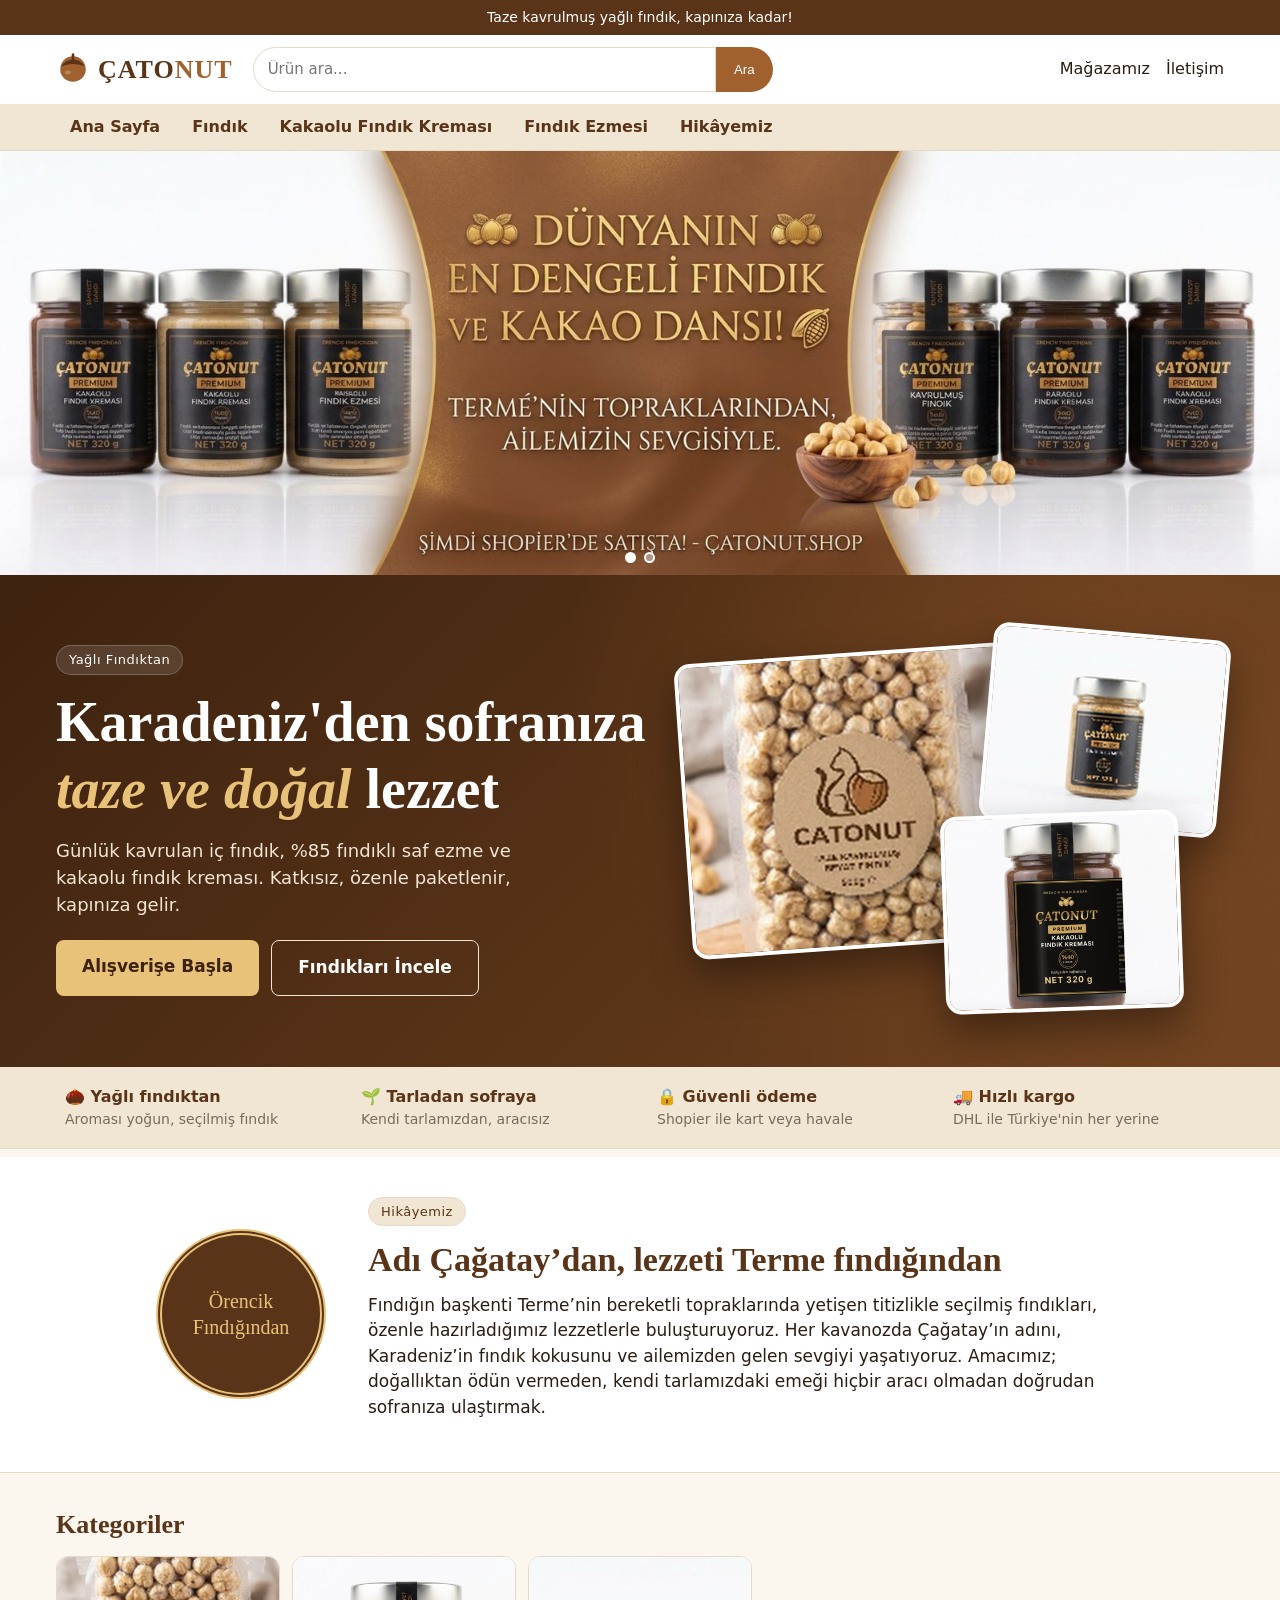
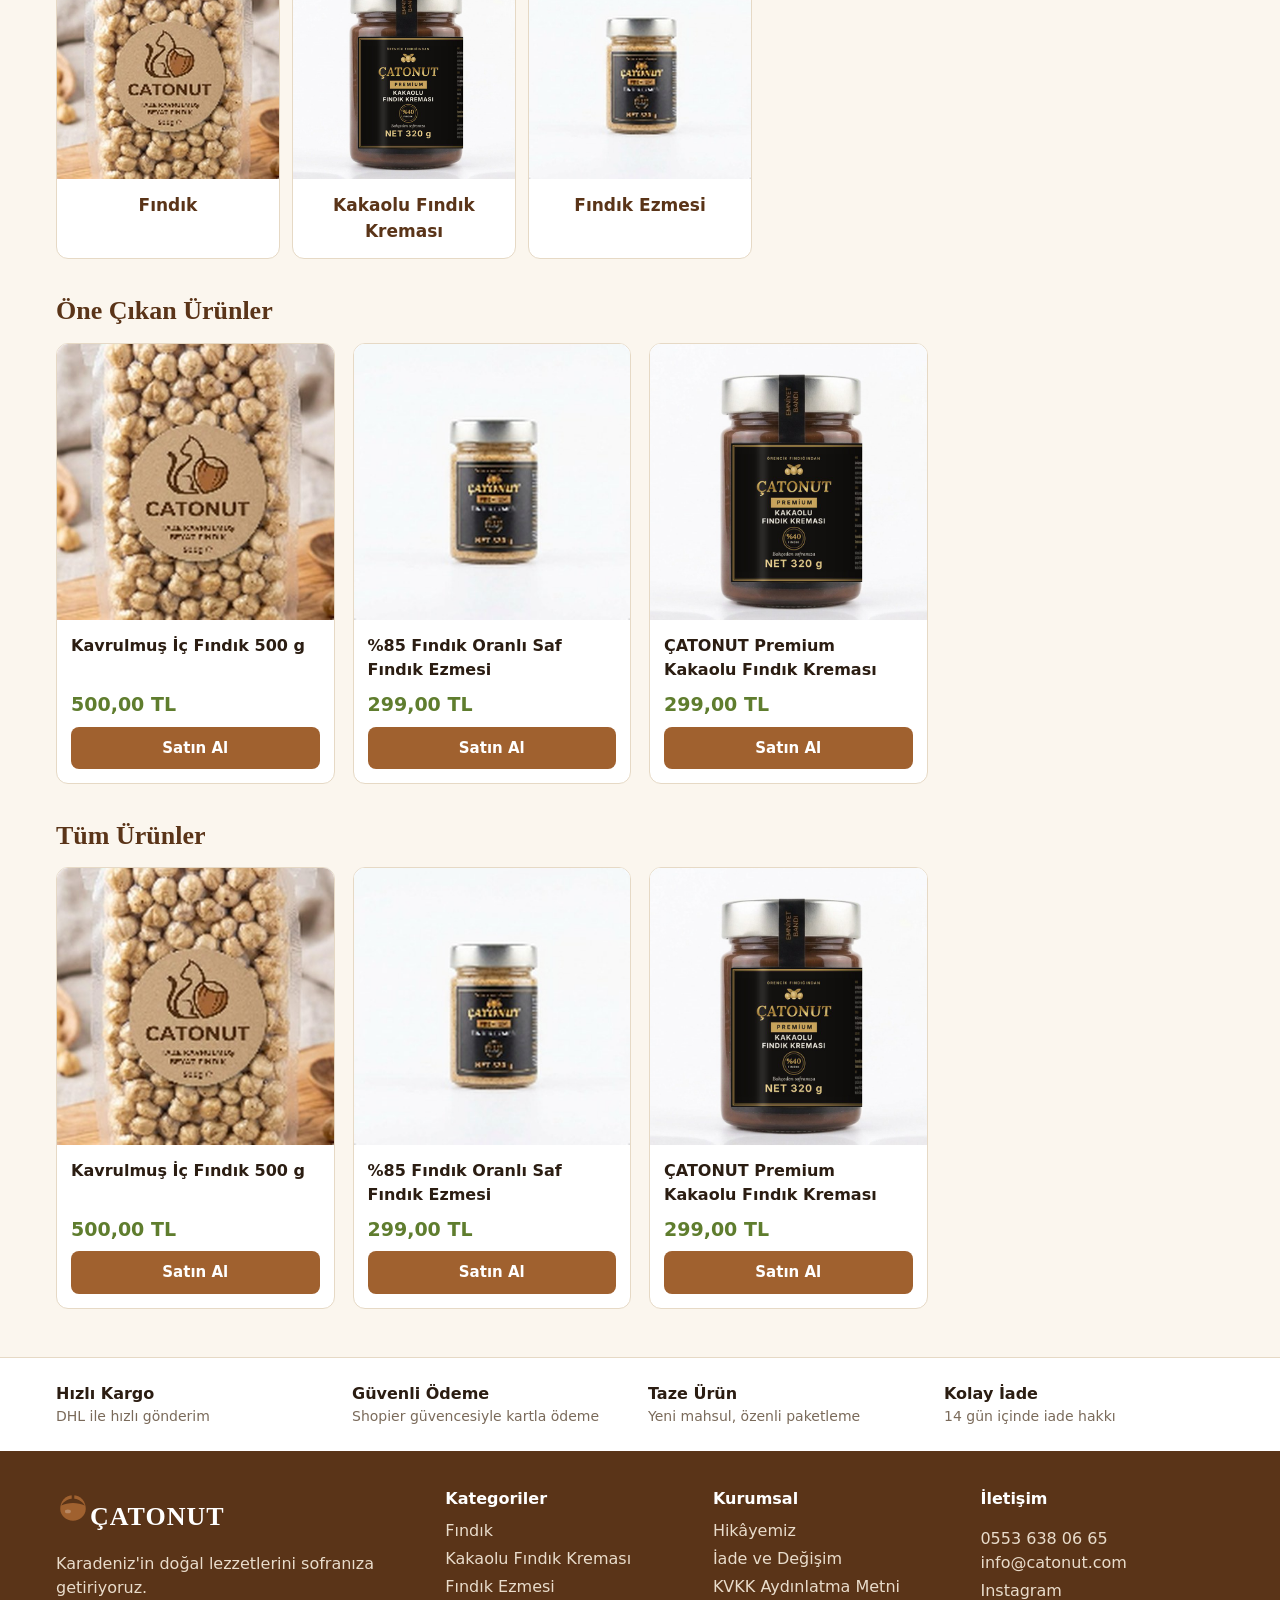
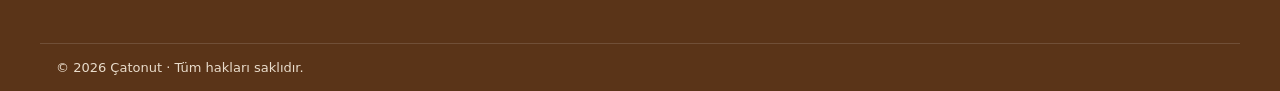
==== index.html @ 83f78e6a "Karşılama görseli 500 g ürüne Co-Authored-By: Claude Opus 5.5 <noreply@anthropic.com> Claude-Session" ====
<!doctype html>
<html lang="tr">
<head>
<meta charset="utf-8">
<meta name="viewport" content="width=device-width,initial-scale=1">
<title>Yağlı Fındık ve Fındık Ezmesi | Çatonut</title>
<meta name="description" content="Çatonut: Yağlı fındık ve fındık ezmesi. Taze, doğal, kapınıza kadar.">
<link rel="icon" href="data:image/svg+xml,%3Csvg xmlns='http://www.w3.org/2000/svg' viewBox='0 0 40 40'%3E%3Cpath d='M20 5c-9 0-15 7-15 16 0 8 7 14 15 14s15-6 15-14C35 12 29 5 20 5z' fill='%23a0612f'/%3E%3C/svg%3E">
<link rel="stylesheet" href="css/style.css?v=20261105c">
</head>
<body data-page="ana">
<div id="ust"></div>
<main id="icerik"></main>
<div id="alt"></div>
<script src="js/app.js?v=20261105c"></script>
</body>
</html>
---- css/style.css ----
:root{--brown:#5a3418;--nut:#a0612f;--cream:#fbf6ee;--sand:#f1e6d4;--green:#5f7d2e;--ink:#2b1d12;--muted:#7a6a5a;--line:#e6d9c5;--red:#b4382b}
*{box-sizing:border-box}body{margin:0;font-family:system-ui,-apple-system,"Segoe UI",Roboto,sans-serif;color:var(--ink);background:var(--cream);line-height:1.5}
a{color:var(--nut)}img{max-width:100%;display:block}h1,h2,h3{font-family:Georgia,"Times New Roman",serif;color:var(--brown);line-height:1.2}
.wrap{max-width:1200px;margin:0 auto;padding:0 16px}.narrow{max-width:720px}
.topbar{background:var(--brown);color:#fff;text-align:center;font-size:14px;padding:7px 16px}
.header{background:#fff;border-bottom:1px solid var(--line);position:sticky;top:0;z-index:10}
.head-row{display:flex;align-items:center;gap:20px;padding-top:12px;padding-bottom:12px}
.logo{display:flex;align-items:center;gap:8px;text-decoration:none;font-family:Georgia,serif;font-size:26px;font-weight:700;letter-spacing:1px;color:var(--brown)}.logo b{color:var(--nut)}
.search{flex:1;display:flex;max-width:520px}.search input{flex:1;padding:10px 14px;border:1px solid var(--line);border-radius:24px 0 0 24px;font-size:15px;min-width:0}.search button{border:0;background:var(--nut);color:#fff;padding:0 18px;border-radius:0 24px 24px 0;cursor:pointer}
.head-links{display:flex;gap:16px;margin-left:auto;white-space:nowrap}.head-links a{text-decoration:none;color:var(--ink);font-weight:500}
.badge{background:var(--green);color:#fff;border-radius:10px;padding:1px 8px;font-size:13px}
.catnav{background:var(--sand)}.catnav .wrap{display:flex;gap:4px;overflow-x:auto}.catnav a{padding:11px 14px;text-decoration:none;color:var(--brown);font-weight:600;white-space:nowrap}.catnav a:hover{background:#fff}
.hero{background:radial-gradient(circle at 85% 20%,#a0612f55,transparent 45%),linear-gradient(135deg,#3d220f,#5a3418 60%,#6f4220);color:#fff;margin-bottom:0;overflow:hidden}.hero-row{display:grid;grid-template-columns:1.1fr 1fr;align-items:center;gap:32px;padding-top:56px;padding-bottom:56px}
.eyebrow{display:inline-block;background:#ffffff1f;border:1px solid #ffffff33;border-radius:20px;padding:4px 12px;font-size:13px;letter-spacing:.5px;margin-bottom:14px}
.hero h1{font-size:clamp(32px,5.2vw,56px);margin:0 0 14px;color:#fff}.hero em{color:#e9c27a;font-style:italic}.hero p{font-size:18px;color:#f1e6d4;max-width:500px;margin:0 0 22px}
.hero-cta{display:flex;gap:12px;flex-wrap:wrap}.btn.light{background:transparent;border:1px solid #f1e6d4;color:#fff}.btn.light:hover{background:#ffffff1a}.hero .btn:not(.light){background:#e9c27a;color:#3d220f}.hero .btn:not(.light):hover{background:#f3d699}
.hero-pics{position:relative;height:380px}.hero-pics img{position:absolute;border-radius:16px;object-fit:cover;box-shadow:0 18px 40px #0006;border:4px solid #fff}
.hero-pics .p1{width:62%;height:78%;left:0;top:6%;transform:rotate(-4deg)}.hero-pics .p2{width:44%;height:52%;right:0;top:0;transform:rotate(5deg)}.hero-pics .p3{width:44%;height:52%;right:8%;bottom:0;transform:rotate(-2deg)}
.banner{background:#2b1d12}.bn-slides{position:relative;max-width:1600px;margin:0 auto;aspect-ratio:1600/530}.bn-slides>a{position:absolute;inset:0;opacity:0;transition:opacity .8s;pointer-events:none}.bn-slides>a.on{opacity:1;pointer-events:auto}.bn-slides img{width:100%;height:100%;object-fit:cover}
.bn-dots{position:absolute;bottom:12px;left:0;right:0;display:flex;justify-content:center;gap:8px}.bn-dots button{width:11px;height:11px;border-radius:50%;border:2px solid #fff;background:#fff6;padding:0;cursor:pointer}.bn-dots button.on{background:#fff}.bn-mobile{display:none}
.story{background:#fff;border-bottom:1px solid var(--line);padding:40px 0}.story-row{display:grid;grid-template-columns:180px 1fr;gap:32px;align-items:center;max-width:1000px;margin:0 auto}.story-badge{width:170px;height:170px;border-radius:50%;background:var(--brown);color:#e9c27a;display:flex;align-items:center;justify-content:center;text-align:center;font-family:Georgia,serif;font-size:20px;line-height:1.3;border:6px double #e9c27a}.story .eyebrow{background:var(--sand);border-color:var(--line);color:var(--brown)}.story h2{font-size:clamp(24px,3.4vw,34px);margin:0 0 12px}.story p{font-size:17px;color:var(--ink);margin:0 0 12px}.story a{font-weight:600}
.perks{background:var(--sand);border-bottom:1px solid var(--line);margin-bottom:8px}.perk-row{display:grid;grid-template-columns:repeat(4,1fr);gap:16px;padding-top:18px;padding-bottom:18px}.perk-row div{display:flex;flex-direction:column}.perk-row b{color:var(--brown)}.perk-row span{font-size:14px;color:var(--muted)}
.btn{display:inline-block;background:var(--nut);color:#fff;border:0;border-radius:8px;padding:10px 18px;font-size:15px;font-weight:600;cursor:pointer;text-decoration:none;text-align:center}.btn:hover{background:var(--brown)}
.btn.big{padding:14px 26px;font-size:17px}.btn.block{display:block;width:100%}.btn.ghost{background:transparent;color:var(--nut);border:1px solid var(--nut)}.btn.sm{padding:6px 12px;font-size:13px}.btn.danger{background:var(--red);margin-top:12px}.btn:disabled{opacity:.6;cursor:default}
.sec-title{font-size:26px;margin:36px 0 16px}
.cats{display:grid;grid-template-columns:repeat(auto-fill,minmax(220px,1fr));gap:12px}.cat{background:#fff;border:1px solid var(--line);border-radius:12px;overflow:hidden;text-align:center;font-weight:700;color:var(--brown);text-decoration:none;font-size:17px;display:flex;flex-direction:column}.cat img{width:100%;aspect-ratio:1;object-fit:contain;background:#fff}.cat span{padding:14px}.cat:hover{border-color:var(--nut)}
.grid{display:grid;grid-template-columns:repeat(auto-fill,minmax(230px,1fr));gap:18px}
.card{background:#fff;border:1px solid var(--line);border-radius:12px;overflow:hidden;display:flex;flex-direction:column}.card-img{position:relative;aspect-ratio:1;background:var(--sand)}.card-img{background:#fff}.card-img img{width:100%;height:100%;object-fit:contain}
.tag{position:absolute;top:10px;left:10px;background:var(--red);color:#fff;font-size:12px;font-weight:700;padding:3px 8px;border-radius:6px}
.card-body{padding:14px;display:flex;flex-direction:column;gap:8px;flex:1}.card-name{color:var(--ink);text-decoration:none;font-weight:600;flex:1}.card .btn{width:100%}
.price s{color:var(--muted);margin-right:8px;font-size:14px}.price b{color:var(--green);font-size:19px}.price.big b{font-size:28px}
.trust{background:#fff;border-top:1px solid var(--line);margin-top:48px}.trust-row{display:grid;grid-template-columns:repeat(4,1fr);gap:16px;padding-top:24px;padding-bottom:24px}.trust-row div{display:flex;flex-direction:column}.trust-row span{color:var(--muted);font-size:14px}
.footer{background:var(--brown);color:#e9dccb}.footer a{color:#e9dccb;display:block;text-decoration:none;margin:4px 0}.footer h4{color:#fff;margin:0 0 8px}.footer .logo,.footer .logo b{color:#fff}
.foot-grid{display:grid;grid-template-columns:1.5fr 1fr 1fr 1fr;gap:24px;padding-top:36px;padding-bottom:24px}.copy{border-top:1px solid #ffffff22;padding-top:14px;padding-bottom:14px;font-size:13px}
.crumbs{font-size:14px;color:var(--muted);margin:18px 0}.list-head{display:flex;justify-content:space-between;align-items:center;gap:12px;flex-wrap:wrap}select,input,textarea{font:inherit;padding:9px 11px;border:1px solid var(--line);border-radius:8px;background:#fff;max-width:100%}
.pd{display:grid;grid-template-columns:1fr 1fr;gap:36px}.pd-img{background:#fff;border:1px solid var(--line);border-radius:14px;overflow:hidden}.pd-info h1{margin-top:0}.lead{color:var(--muted);font-size:17px}
.stock.in{color:var(--green);font-weight:600}.stock.out{color:var(--red);font-weight:600}.buy{display:flex;gap:10px;margin:16px 0}.buy input{width:80px}
.perks{padding-left:18px;color:var(--muted)}.pd-desc{background:#fff;border:1px solid var(--line);border-radius:14px;padding:8px 24px;margin-top:32px}
.cart{display:grid;grid-template-columns:1fr 320px;gap:24px;align-items:start}.cart-table{width:100%;border-collapse:collapse;background:#fff;border-radius:12px;overflow:hidden}.cart-table th,.cart-table td{padding:12px;border-bottom:1px solid var(--line);text-align:left}
.ci{display:flex;align-items:center;gap:12px}.ci img{width:60px;height:60px;border-radius:8px;object-fit:cover}.qty{display:flex;gap:6px}.qty input{width:64px}
.summary{background:#fff;border:1px solid var(--line);border-radius:12px;padding:18px;position:sticky;top:120px}.summary h3{margin-top:0}.summary div{display:flex;justify-content:space-between;gap:10px;margin:8px 0}.summary .total{border-top:1px solid var(--line);padding-top:10px;font-size:18px;margin-bottom:16px}
.hint{color:var(--muted);font-size:14px}.empty{color:var(--muted);padding:24px 0}.alert{background:#fbe9e6;border:1px solid #f0c5bd;color:#7a2318;padding:10px 14px;border-radius:8px}.alert.ok{background:#eef4e4;border-color:#cfe0b4;color:#3d5419}
.checkout{display:grid;grid-template-columns:1fr 340px;gap:24px;align-items:start}.form-col{background:#fff;border:1px solid var(--line);border-radius:12px;padding:20px}
label{display:flex;flex-direction:column;gap:4px;margin-bottom:12px;font-weight:500;font-size:15px}label small{color:var(--muted);font-weight:400}label.radio{flex-direction:row;align-items:center;gap:8px}
.two,.three{display:grid;grid-template-columns:1fr 1fr;gap:12px}.three{grid-template-columns:1fr 1fr 1fr}
.ok-box{background:#fff;border:1px solid var(--line);border-radius:12px;padding:24px;margin-top:16px}.bank{background:var(--sand);padding:12px 16px;border-radius:10px}
.track{display:flex;gap:10px;flex-wrap:wrap}.track input{flex:1;min-width:180px}.prose p{font-size:17px}
/* Panel */
.admin{background:#f6f3ee}.a-head{background:var(--brown);color:#fff;display:flex;align-items:center;gap:20px;padding:12px 20px;flex-wrap:wrap}.a-head nav{display:flex;gap:14px;align-items:center;flex-wrap:wrap}.a-head a,.a-head .link{color:#fff;text-decoration:none}
.a-brand{font-family:Georgia,serif;font-size:22px}.a-brand span{opacity:.7;font-size:14px}.a-main{max-width:1100px;margin:0 auto;padding:16px}
.link{background:none;border:0;color:var(--nut);cursor:pointer;font:inherit;padding:0}.a-card{background:#fff;border:1px solid var(--line);border-radius:12px;padding:20px;margin-bottom:16px}.a-login{max-width:380px;margin:60px auto}
.a-form{max-width:820px}.a-row{display:flex;justify-content:space-between;align-items:center}.a-table{width:100%;border-collapse:collapse;background:#fff}.a-table th,.a-table td{padding:10px;border-bottom:1px solid var(--line);text-align:left;vertical-align:middle}
.thumb{width:48px;height:48px;object-fit:cover;border-radius:6px}.thumb.lg{width:140px;height:140px;margin-bottom:12px}.pill{background:var(--sand);padding:2px 8px;border-radius:10px}
.stats{display:grid;grid-template-columns:repeat(4,1fr);gap:12px;margin-bottom:16px}.stats div{background:#fff;border:1px solid var(--line);border-radius:12px;padding:16px;display:flex;flex-direction:column}.stats b{font-size:24px;color:var(--brown)}.stats span{color:var(--muted)}
.a-grid{display:grid;grid-template-columns:1fr 1fr;gap:16px}.inline{display:flex;gap:8px;align-items:center;flex-wrap:wrap}
@media (max-width:860px){.head-row{flex-wrap:wrap}.search{order:3;max-width:none;flex-basis:100%}.hero-row,.pd,.cart,.checkout,.a-grid{grid-template-columns:1fr}.story-row{grid-template-columns:1fr;gap:16px;text-align:center}.story-badge{margin:auto;width:130px;height:130px;font-size:16px}.bn-slides{display:none}.bn-mobile{display:block}.bn-mobile img{width:100%;aspect-ratio:1;object-fit:cover}.catnav .wrap{flex-wrap:wrap;justify-content:center;gap:0}.catnav a{padding:9px 10px;font-size:14px}.hero-row{padding-top:28px;padding-bottom:28px;gap:24px}.hero-cta .btn{flex:1;padding:12px 10px;font-size:15px}.hero-pics{height:auto;display:grid;grid-template-columns:repeat(3,1fr);gap:8px}.hero-pics img{position:static;width:100%!important;height:auto!important;aspect-ratio:1;object-fit:contain;background:#fff;transform:none!important;border-width:2px;border-radius:10px;box-shadow:0 6px 16px #0005}.perk-row{grid-template-columns:1fr 1fr}.cats{grid-template-columns:repeat(3,1fr);gap:8px}.cat{font-size:14px}.cat span{padding:10px 6px}
.trust-row,.foot-grid,.stats{grid-template-columns:1fr 1fr}.three{grid-template-columns:1fr}.summary{position:static}
.cart-table thead{display:none}.cart-table tr{display:grid;grid-template-columns:1fr 1fr;border-bottom:1px solid var(--line)}.cart-table td{border:0}.cart-table td.ci{grid-column:1/-1}.cart-table td[data-l]::before{content:attr(data-l) ": ";color:var(--muted);font-size:13px}
.a-table{display:block;overflow-x:auto}.grid{grid-template-columns:repeat(2,1fr);gap:10px}}
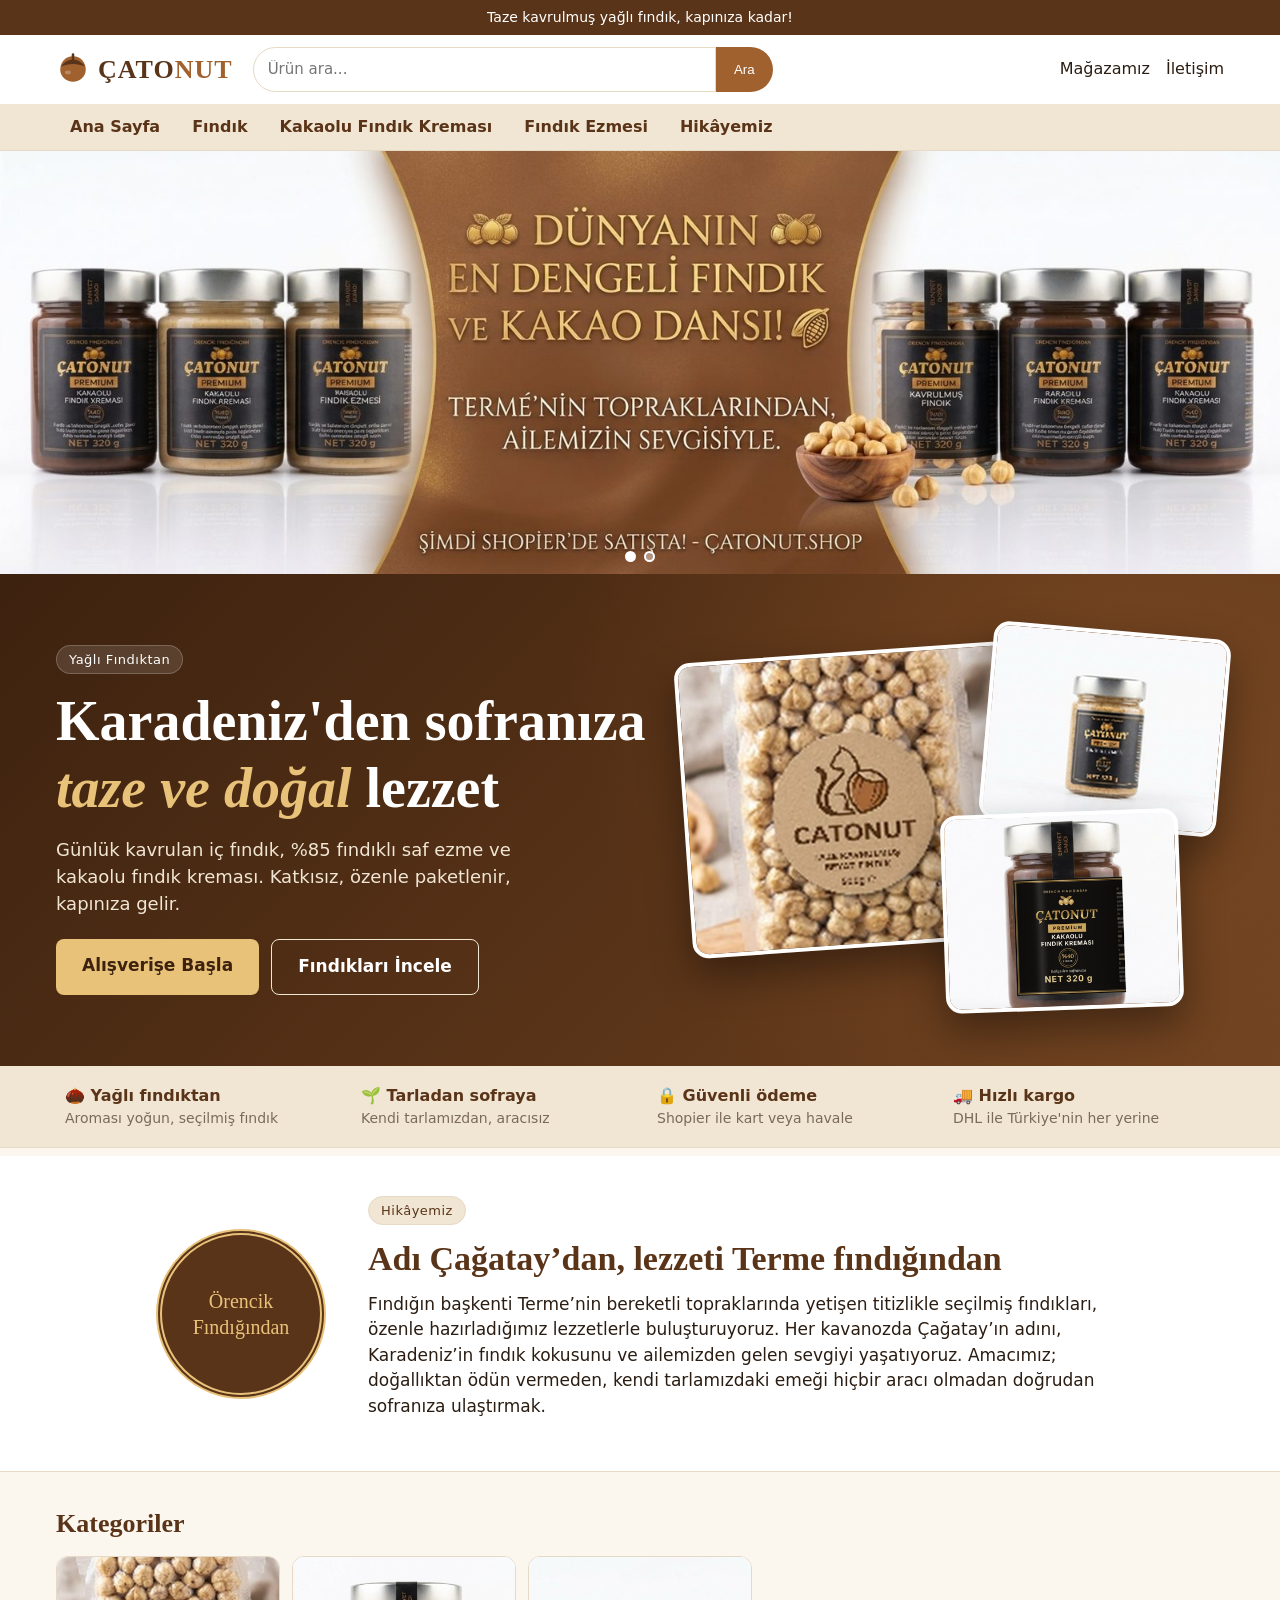
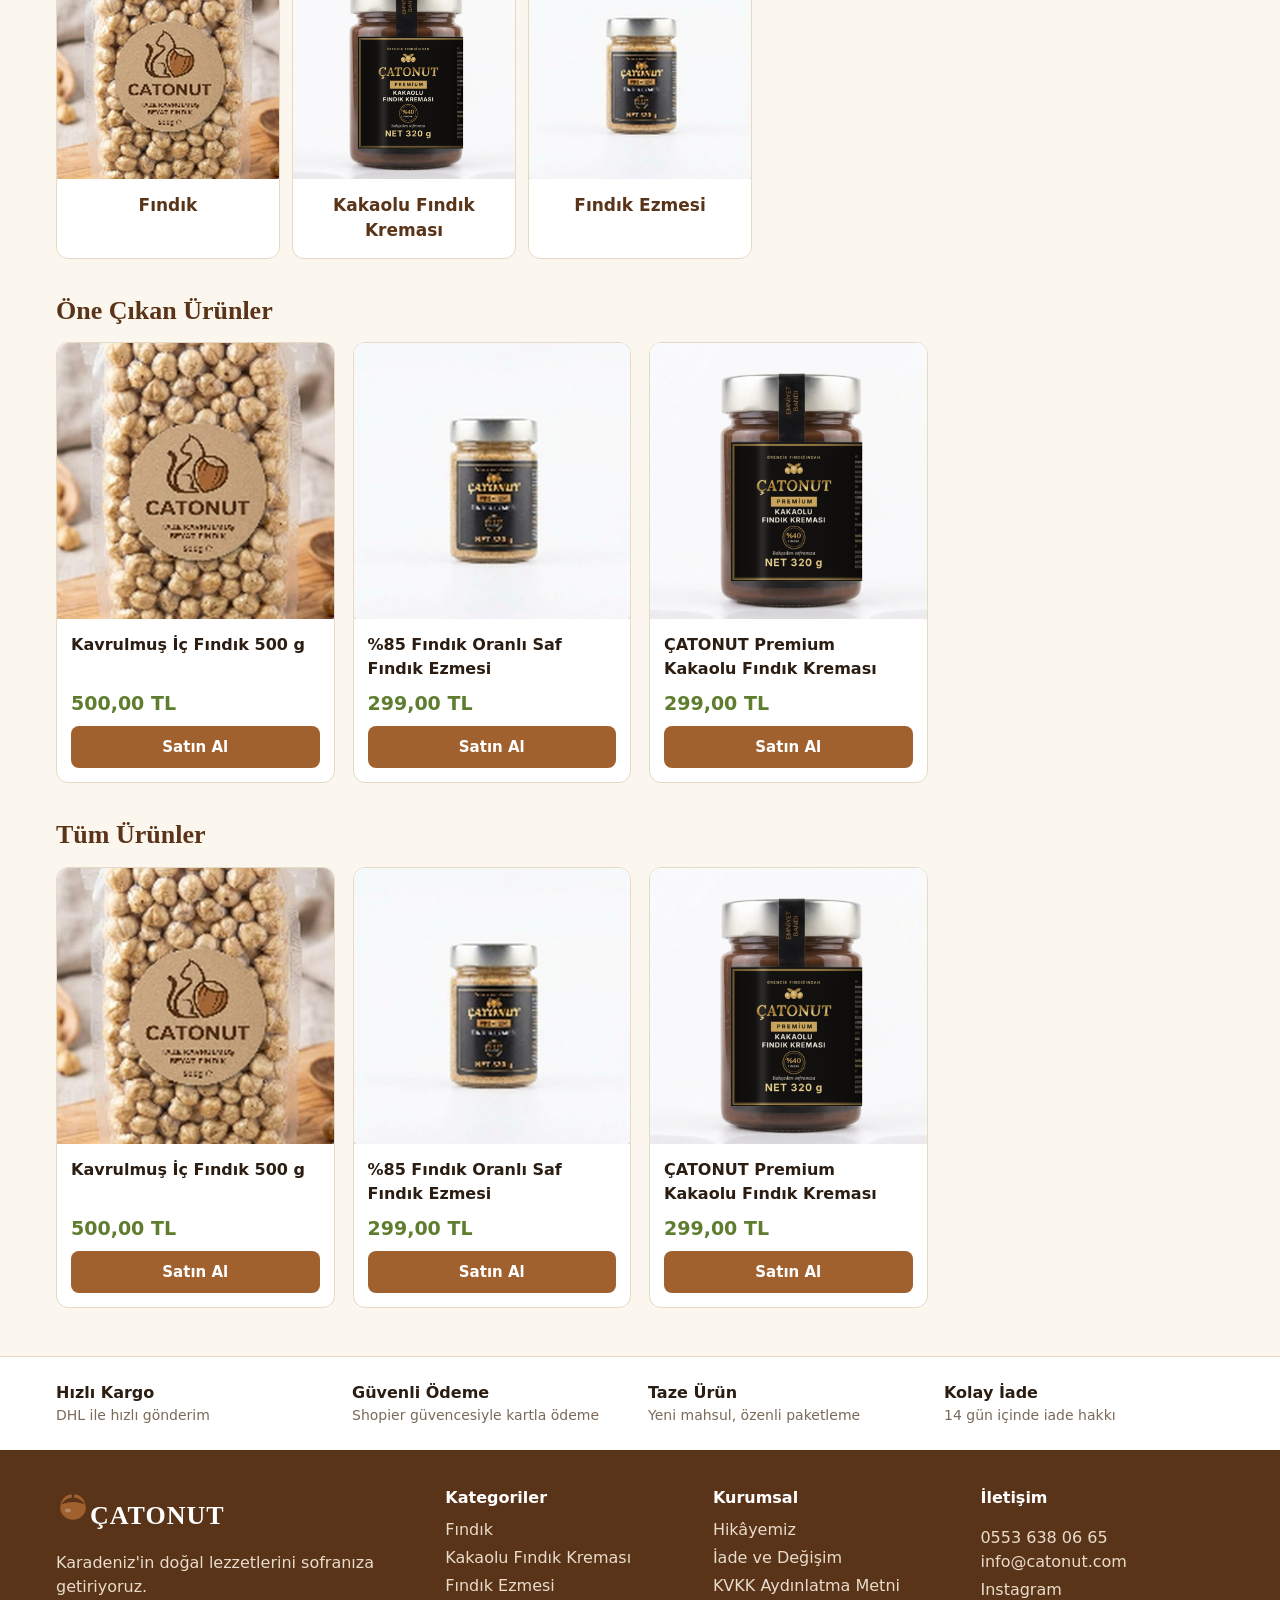
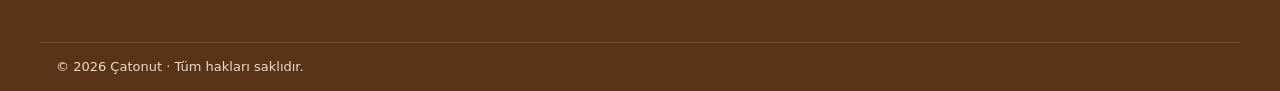
==== commit fd14b080: "Banner görselleri her ekranda tam görünür (kırpma yok) Co-Authored-By: Claude Opus 5.5 <noreply@anth" ====
--- a/index.html
+++ b/index.html
@@ -6,12 +6,12 @@
 <title>Yağlı Fındık ve Fındık Ezmesi | Çatonut</title>
 <meta name="description" content="Çatonut: Yağlı fındık ve fındık ezmesi. Taze, doğal, kapınıza kadar.">
 <link rel="icon" href="data:image/svg+xml,%3Csvg xmlns='http://www.w3.org/2000/svg' viewBox='0 0 40 40'%3E%3Cpath d='M20 5c-9 0-15 7-15 16 0 8 7 14 15 14s15-6 15-14C35 12 29 5 20 5z' fill='%23a0612f'/%3E%3C/svg%3E">
-<link rel="stylesheet" href="css/style.css?v=20261105c">
+<link rel="stylesheet" href="css/style.css?v=20261105d">
 </head>
 <body data-page="ana">
 <div id="ust"></div>
 <main id="icerik"></main>
 <div id="alt"></div>
-<script src="js/app.js?v=20261105c"></script>
+<script src="js/app.js?v=20261105d"></script>
 </body>
 </html>
--- a/css/style.css
+++ b/css/style.css
@@ -16,7 +16,7 @@
 .hero-cta{display:flex;gap:12px;flex-wrap:wrap}.btn.light{background:transparent;border:1px solid #f1e6d4;color:#fff}.btn.light:hover{background:#ffffff1a}.hero .btn:not(.light){background:#e9c27a;color:#3d220f}.hero .btn:not(.light):hover{background:#f3d699}
 .hero-pics{position:relative;height:380px}.hero-pics img{position:absolute;border-radius:16px;object-fit:cover;box-shadow:0 18px 40px #0006;border:4px solid #fff}
 .hero-pics .p1{width:62%;height:78%;left:0;top:6%;transform:rotate(-4deg)}.hero-pics .p2{width:44%;height:52%;right:0;top:0;transform:rotate(5deg)}.hero-pics .p3{width:44%;height:52%;right:8%;bottom:0;transform:rotate(-2deg)}
-.banner{background:#2b1d12}.bn-slides{position:relative;max-width:1600px;margin:0 auto;aspect-ratio:1600/530}.bn-slides>a{position:absolute;inset:0;opacity:0;transition:opacity .8s;pointer-events:none}.bn-slides>a.on{opacity:1;pointer-events:auto}.bn-slides img{width:100%;height:100%;object-fit:cover}
+.banner{background:#2b1d12}.bn-slides{position:relative;max-width:1600px;margin:0 auto}.bn-slides>a{display:none}.bn-slides>a.on{display:block;animation:bnfade .8s}@keyframes bnfade{from{opacity:.3}to{opacity:1}}.bn-slides img{width:100%;height:auto;display:block}
 .bn-dots{position:absolute;bottom:12px;left:0;right:0;display:flex;justify-content:center;gap:8px}.bn-dots button{width:11px;height:11px;border-radius:50%;border:2px solid #fff;background:#fff6;padding:0;cursor:pointer}.bn-dots button.on{background:#fff}.bn-mobile{display:none}
 .story{background:#fff;border-bottom:1px solid var(--line);padding:40px 0}.story-row{display:grid;grid-template-columns:180px 1fr;gap:32px;align-items:center;max-width:1000px;margin:0 auto}.story-badge{width:170px;height:170px;border-radius:50%;background:var(--brown);color:#e9c27a;display:flex;align-items:center;justify-content:center;text-align:center;font-family:Georgia,serif;font-size:20px;line-height:1.3;border:6px double #e9c27a}.story .eyebrow{background:var(--sand);border-color:var(--line);color:var(--brown)}.story h2{font-size:clamp(24px,3.4vw,34px);margin:0 0 12px}.story p{font-size:17px;color:var(--ink);margin:0 0 12px}.story a{font-weight:600}
 .perks{background:var(--sand);border-bottom:1px solid var(--line);margin-bottom:8px}.perk-row{display:grid;grid-template-columns:repeat(4,1fr);gap:16px;padding-top:18px;padding-bottom:18px}.perk-row div{display:flex;flex-direction:column}.perk-row b{color:var(--brown)}.perk-row span{font-size:14px;color:var(--muted)}
@@ -53,7 +53,7 @@
 .thumb{width:48px;height:48px;object-fit:cover;border-radius:6px}.thumb.lg{width:140px;height:140px;margin-bottom:12px}.pill{background:var(--sand);padding:2px 8px;border-radius:10px}
 .stats{display:grid;grid-template-columns:repeat(4,1fr);gap:12px;margin-bottom:16px}.stats div{background:#fff;border:1px solid var(--line);border-radius:12px;padding:16px;display:flex;flex-direction:column}.stats b{font-size:24px;color:var(--brown)}.stats span{color:var(--muted)}
 .a-grid{display:grid;grid-template-columns:1fr 1fr;gap:16px}.inline{display:flex;gap:8px;align-items:center;flex-wrap:wrap}
-@media (max-width:860px){.head-row{flex-wrap:wrap}.search{order:3;max-width:none;flex-basis:100%}.hero-row,.pd,.cart,.checkout,.a-grid{grid-template-columns:1fr}.story-row{grid-template-columns:1fr;gap:16px;text-align:center}.story-badge{margin:auto;width:130px;height:130px;font-size:16px}.bn-slides{display:none}.bn-mobile{display:block}.bn-mobile img{width:100%;aspect-ratio:1;object-fit:cover}.catnav .wrap{flex-wrap:wrap;justify-content:center;gap:0}.catnav a{padding:9px 10px;font-size:14px}.hero-row{padding-top:28px;padding-bottom:28px;gap:24px}.hero-cta .btn{flex:1;padding:12px 10px;font-size:15px}.hero-pics{height:auto;display:grid;grid-template-columns:repeat(3,1fr);gap:8px}.hero-pics img{position:static;width:100%!important;height:auto!important;aspect-ratio:1;object-fit:contain;background:#fff;transform:none!important;border-width:2px;border-radius:10px;box-shadow:0 6px 16px #0005}.perk-row{grid-template-columns:1fr 1fr}.cats{grid-template-columns:repeat(3,1fr);gap:8px}.cat{font-size:14px}.cat span{padding:10px 6px}
+@media (max-width:860px){.head-row{flex-wrap:wrap}.search{order:3;max-width:none;flex-basis:100%}.hero-row,.pd,.cart,.checkout,.a-grid{grid-template-columns:1fr}.story-row{grid-template-columns:1fr;gap:16px;text-align:center}.story-badge{margin:auto;width:130px;height:130px;font-size:16px}.bn-slides{display:none}.bn-mobile{display:block}.bn-mobile img{width:100%;height:auto;display:block}.catnav .wrap{flex-wrap:wrap;justify-content:center;gap:0}.catnav a{padding:9px 10px;font-size:14px}.hero-row{padding-top:28px;padding-bottom:28px;gap:24px}.hero-cta .btn{flex:1;padding:12px 10px;font-size:15px}.hero-pics{height:auto;display:grid;grid-template-columns:repeat(3,1fr);gap:8px}.hero-pics img{position:static;width:100%!important;height:auto!important;aspect-ratio:1;object-fit:contain;background:#fff;transform:none!important;border-width:2px;border-radius:10px;box-shadow:0 6px 16px #0005}.perk-row{grid-template-columns:1fr 1fr}.cats{grid-template-columns:repeat(3,1fr);gap:8px}.cat{font-size:14px}.cat span{padding:10px 6px}
 .trust-row,.foot-grid,.stats{grid-template-columns:1fr 1fr}.three{grid-template-columns:1fr}.summary{position:static}
 .cart-table thead{display:none}.cart-table tr{display:grid;grid-template-columns:1fr 1fr;border-bottom:1px solid var(--line)}.cart-table td{border:0}.cart-table td.ci{grid-column:1/-1}.cart-table td[data-l]::before{content:attr(data-l) ": ";color:var(--muted);font-size:13px}
 .a-table{display:block;overflow-x:auto}.grid{grid-template-columns:repeat(2,1fr);gap:10px}}
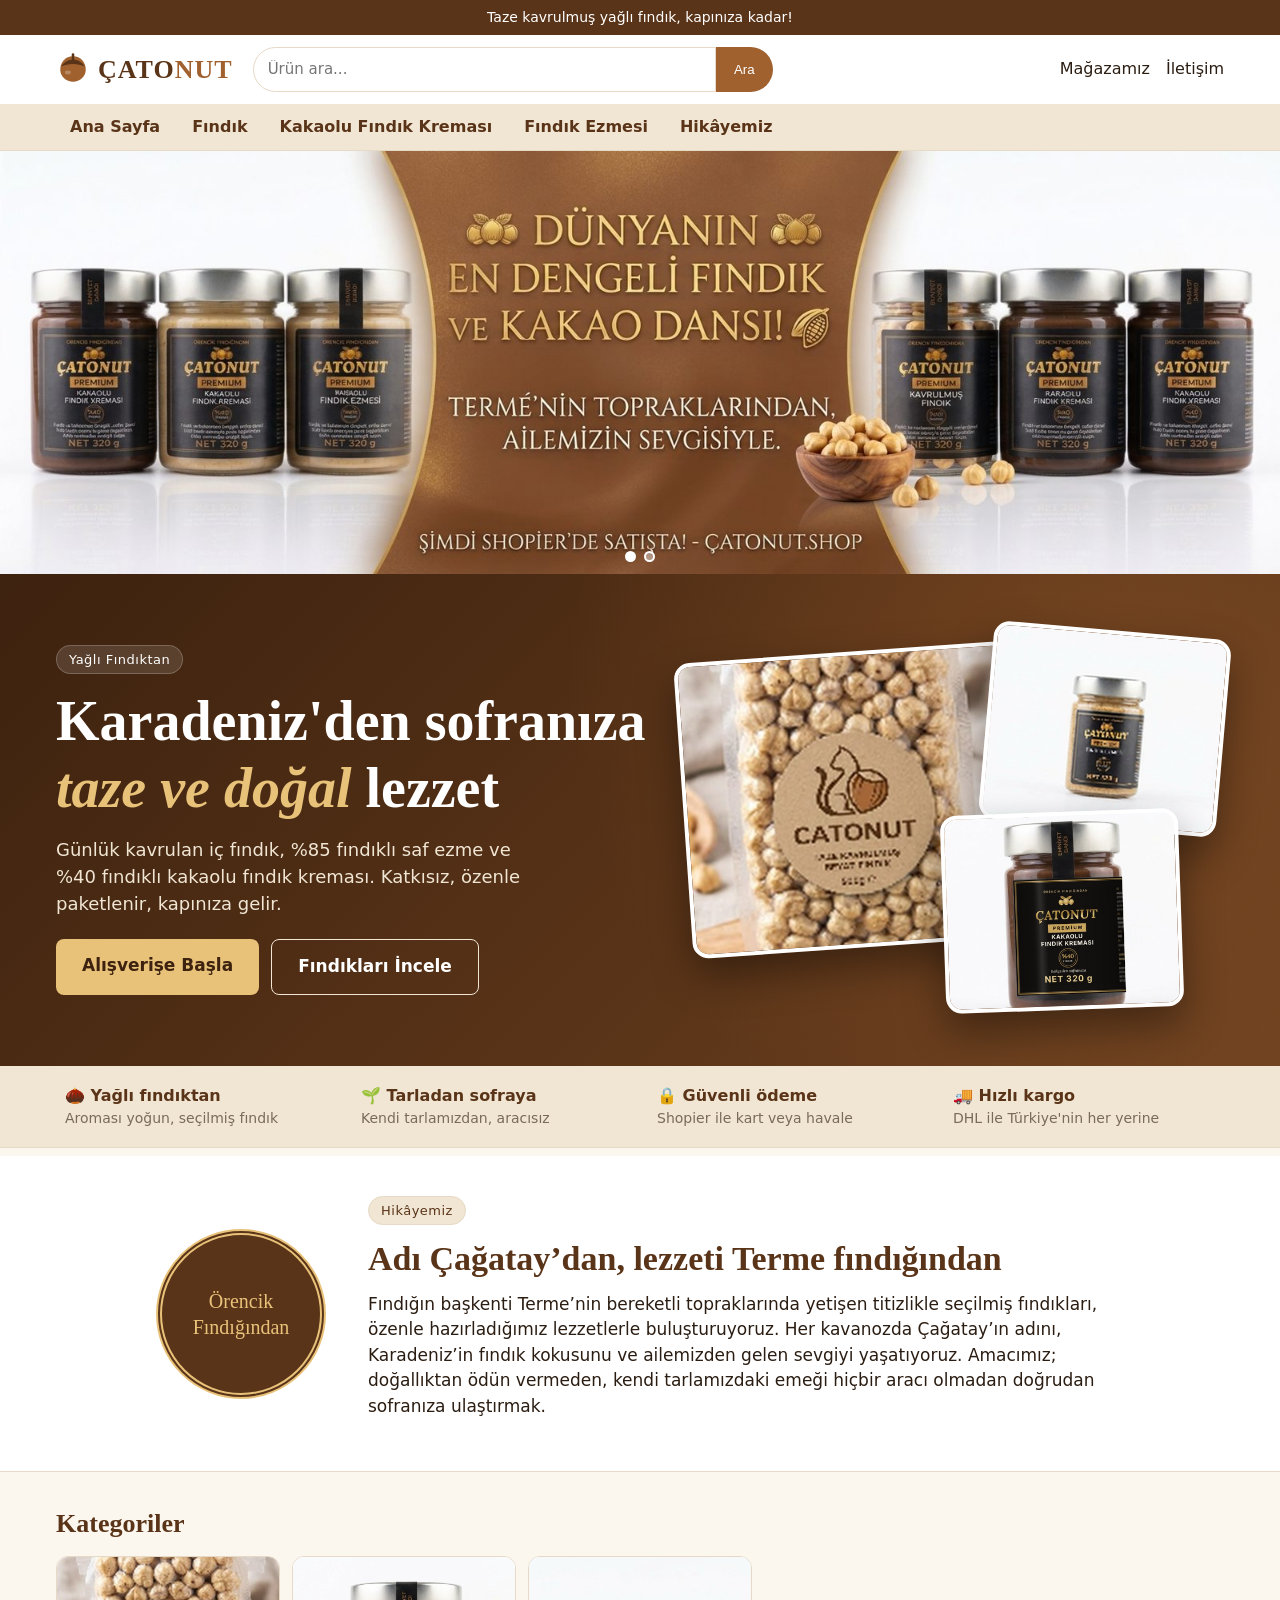
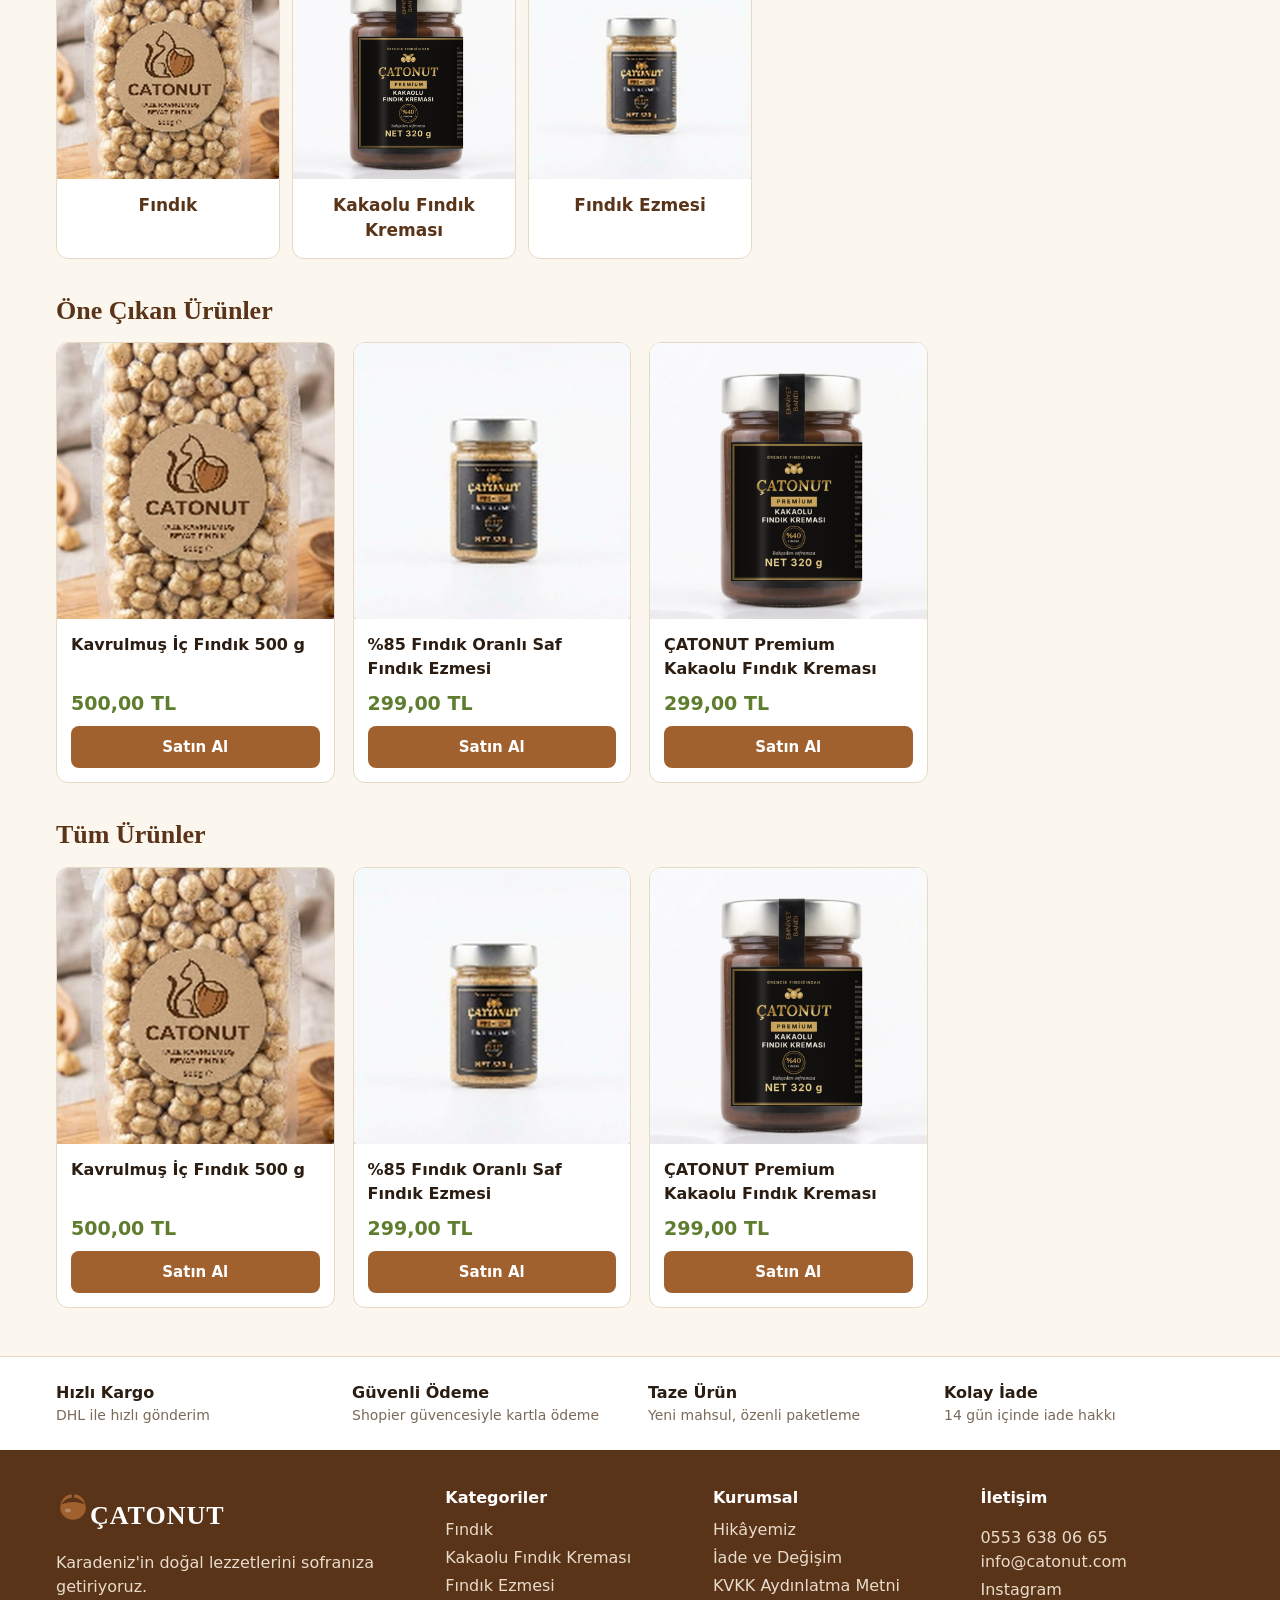
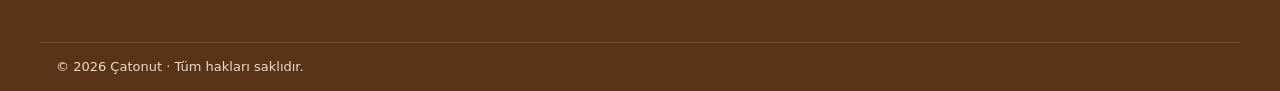
==== commit 0bd4699e: "Karşılama metnine kremadaki %40 fındık oranı Co-Authored-By: Claude Opus 5.5 <noreply@anthropic.com>" ====
--- a/index.html
+++ b/index.html
@@ -6,12 +6,12 @@
 <title>Yağlı Fındık ve Fındık Ezmesi | Çatonut</title>
 <meta name="description" content="Çatonut: Yağlı fındık ve fındık ezmesi. Taze, doğal, kapınıza kadar.">
 <link rel="icon" href="data:image/svg+xml,%3Csvg xmlns='http://www.w3.org/2000/svg' viewBox='0 0 40 40'%3E%3Cpath d='M20 5c-9 0-15 7-15 16 0 8 7 14 15 14s15-6 15-14C35 12 29 5 20 5z' fill='%23a0612f'/%3E%3C/svg%3E">
-<link rel="stylesheet" href="css/style.css?v=20261105d">
+<link rel="stylesheet" href="css/style.css?v=20261105f">
 </head>
 <body data-page="ana">
 <div id="ust"></div>
 <main id="icerik"></main>
 <div id="alt"></div>
-<script src="js/app.js?v=20261105d"></script>
+<script src="js/app.js?v=20261105f"></script>
 </body>
 </html>
--- a/css/style.css
+++ b/css/style.css
@@ -53,7 +53,7 @@
 .thumb{width:48px;height:48px;object-fit:cover;border-radius:6px}.thumb.lg{width:140px;height:140px;margin-bottom:12px}.pill{background:var(--sand);padding:2px 8px;border-radius:10px}
 .stats{display:grid;grid-template-columns:repeat(4,1fr);gap:12px;margin-bottom:16px}.stats div{background:#fff;border:1px solid var(--line);border-radius:12px;padding:16px;display:flex;flex-direction:column}.stats b{font-size:24px;color:var(--brown)}.stats span{color:var(--muted)}
 .a-grid{display:grid;grid-template-columns:1fr 1fr;gap:16px}.inline{display:flex;gap:8px;align-items:center;flex-wrap:wrap}
-@media (max-width:860px){.head-row{flex-wrap:wrap}.search{order:3;max-width:none;flex-basis:100%}.hero-row,.pd,.cart,.checkout,.a-grid{grid-template-columns:1fr}.story-row{grid-template-columns:1fr;gap:16px;text-align:center}.story-badge{margin:auto;width:130px;height:130px;font-size:16px}.bn-slides{display:none}.bn-mobile{display:block}.bn-mobile img{width:100%;height:auto;display:block}.catnav .wrap{flex-wrap:wrap;justify-content:center;gap:0}.catnav a{padding:9px 10px;font-size:14px}.hero-row{padding-top:28px;padding-bottom:28px;gap:24px}.hero-cta .btn{flex:1;padding:12px 10px;font-size:15px}.hero-pics{height:auto;display:grid;grid-template-columns:repeat(3,1fr);gap:8px}.hero-pics img{position:static;width:100%!important;height:auto!important;aspect-ratio:1;object-fit:contain;background:#fff;transform:none!important;border-width:2px;border-radius:10px;box-shadow:0 6px 16px #0005}.perk-row{grid-template-columns:1fr 1fr}.cats{grid-template-columns:repeat(3,1fr);gap:8px}.cat{font-size:14px}.cat span{padding:10px 6px}
+@media (max-width:860px){.head-row{flex-wrap:wrap}.search{order:3;max-width:none;flex-basis:100%}.hero-row,.pd,.cart,.checkout,.a-grid{grid-template-columns:1fr}.story-row{grid-template-columns:1fr;gap:16px;text-align:center}.story-badge{margin:auto;width:130px;height:130px;font-size:16px}.catnav .wrap{flex-wrap:wrap;justify-content:center;gap:0}.catnav a{padding:9px 10px;font-size:14px}.hero-row{padding-top:28px;padding-bottom:28px;gap:24px}.hero-cta .btn{flex:1;padding:12px 10px;font-size:15px}.hero-pics{height:auto;display:grid;grid-template-columns:repeat(3,1fr);gap:8px}.hero-pics img{position:static;width:100%!important;height:auto!important;aspect-ratio:1;object-fit:contain;background:#fff;transform:none!important;border-width:2px;border-radius:10px;box-shadow:0 6px 16px #0005}.perk-row{grid-template-columns:1fr 1fr}.cats{grid-template-columns:repeat(3,1fr);gap:8px}.cat{font-size:14px}.cat span{padding:10px 6px}
 .trust-row,.foot-grid,.stats{grid-template-columns:1fr 1fr}.three{grid-template-columns:1fr}.summary{position:static}
 .cart-table thead{display:none}.cart-table tr{display:grid;grid-template-columns:1fr 1fr;border-bottom:1px solid var(--line)}.cart-table td{border:0}.cart-table td.ci{grid-column:1/-1}.cart-table td[data-l]::before{content:attr(data-l) ": ";color:var(--muted);font-size:13px}
 .a-table{display:block;overflow-x:auto}.grid{grid-template-columns:repeat(2,1fr);gap:10px}}
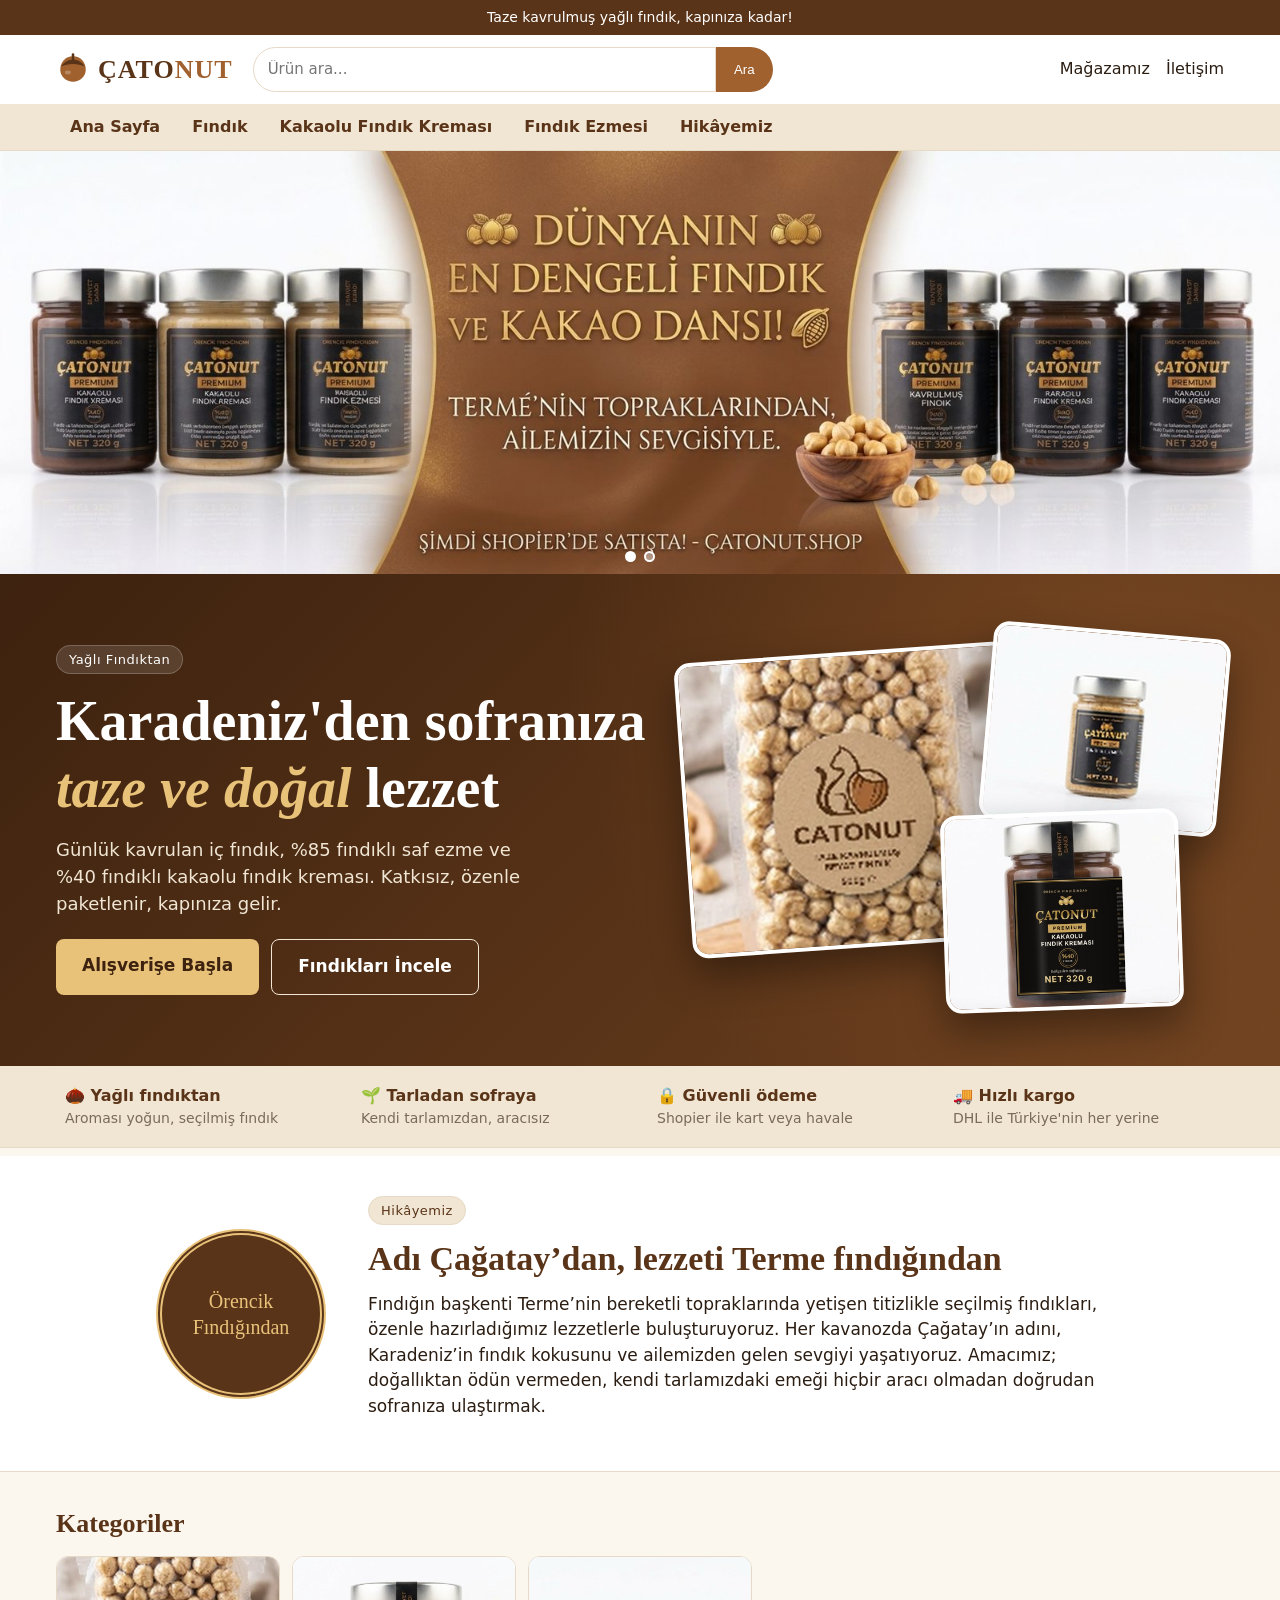
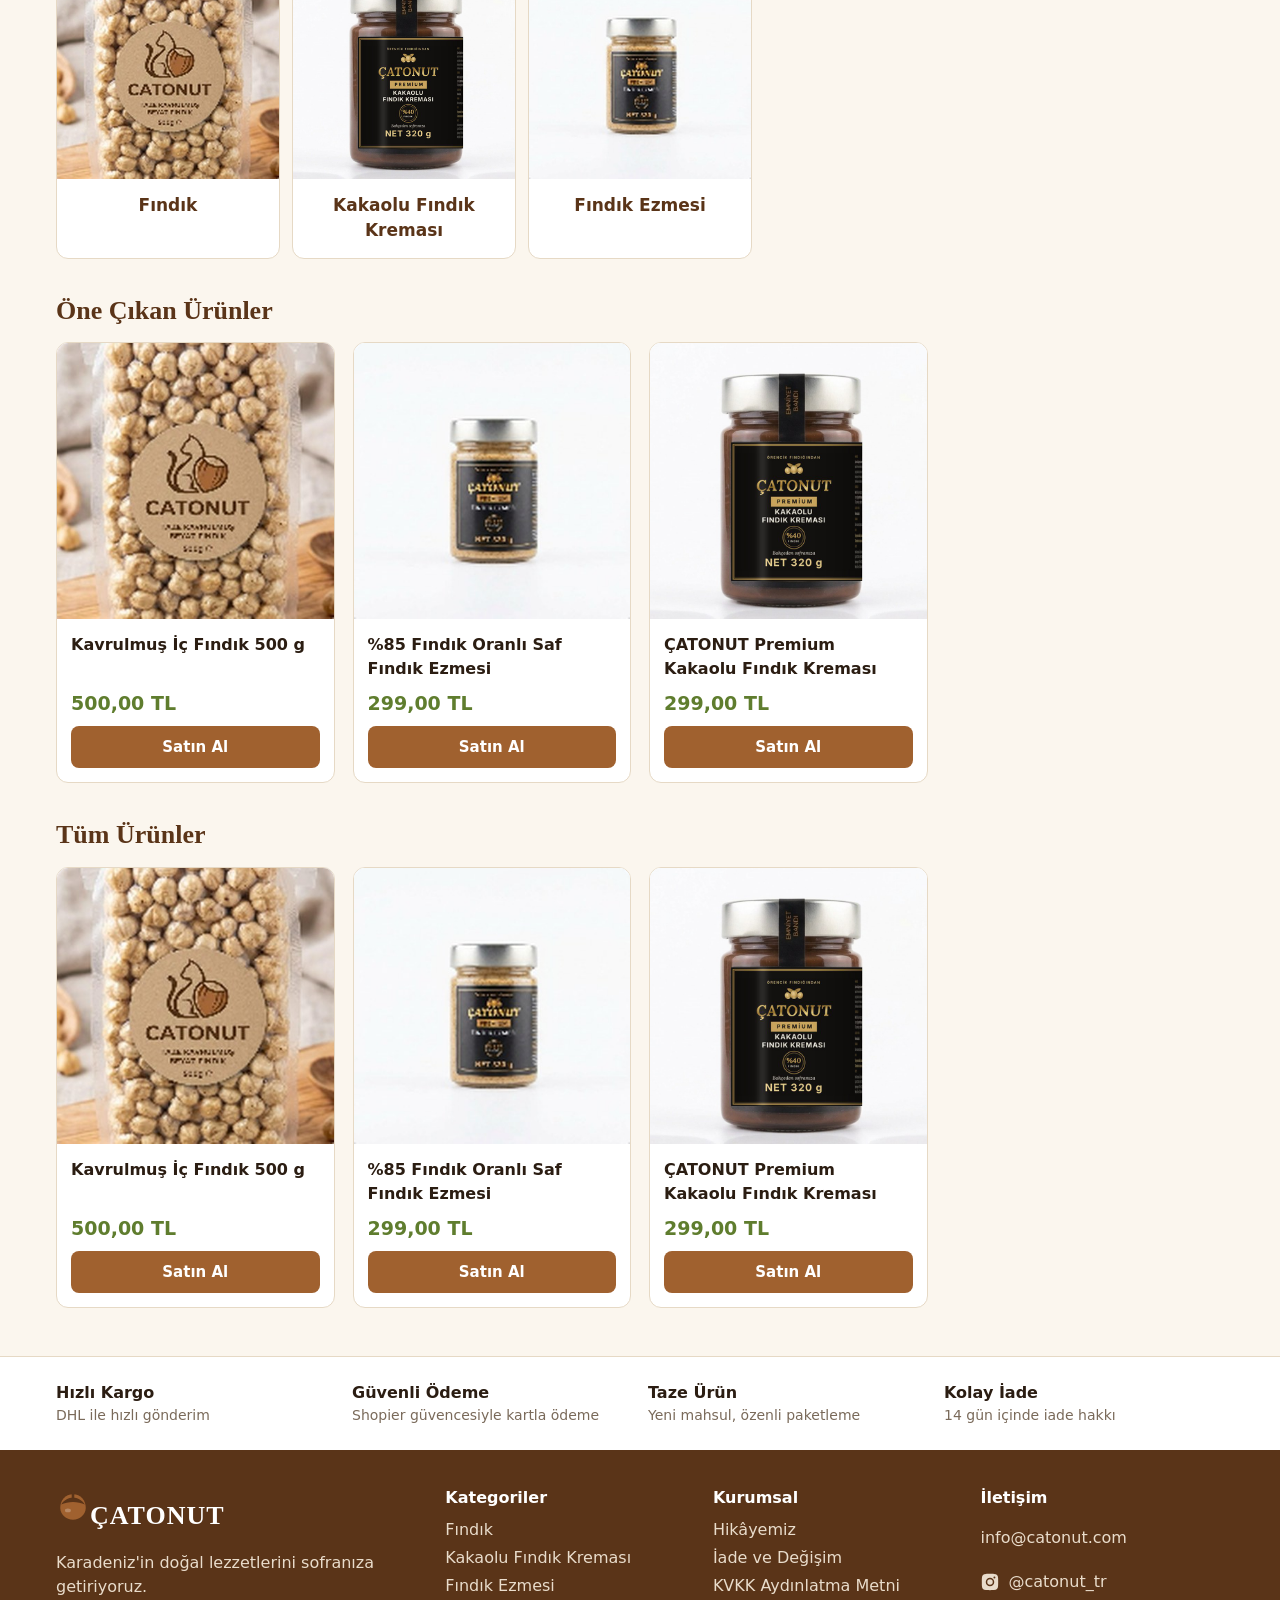
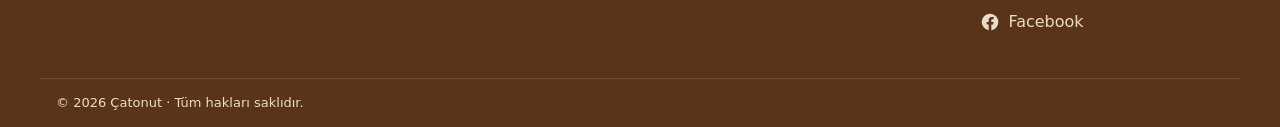
==== commit 72429436: "Instagram ve Facebook simgeli bağlantılar; telefon numarası kaldırıldı Co-Authored-By: Claude Opus 5" ====
--- a/index.html
+++ b/index.html
@@ -6,12 +6,12 @@
 <title>Yağlı Fındık ve Fındık Ezmesi | Çatonut</title>
 <meta name="description" content="Çatonut: Yağlı fındık ve fındık ezmesi. Taze, doğal, kapınıza kadar.">
 <link rel="icon" href="data:image/svg+xml,%3Csvg xmlns='http://www.w3.org/2000/svg' viewBox='0 0 40 40'%3E%3Cpath d='M20 5c-9 0-15 7-15 16 0 8 7 14 15 14s15-6 15-14C35 12 29 5 20 5z' fill='%23a0612f'/%3E%3C/svg%3E">
-<link rel="stylesheet" href="css/style.css?v=20261105f">
+<link rel="stylesheet" href="css/style.css?v=20261105g">
 </head>
 <body data-page="ana">
 <div id="ust"></div>
 <main id="icerik"></main>
 <div id="alt"></div>
-<script src="js/app.js?v=20261105f"></script>
+<script src="js/app.js?v=20261105g"></script>
 </body>
 </html>
--- a/css/style.css
+++ b/css/style.css
@@ -57,3 +57,5 @@
 .trust-row,.foot-grid,.stats{grid-template-columns:1fr 1fr}.three{grid-template-columns:1fr}.summary{position:static}
 .cart-table thead{display:none}.cart-table tr{display:grid;grid-template-columns:1fr 1fr;border-bottom:1px solid var(--line)}.cart-table td{border:0}.cart-table td.ci{grid-column:1/-1}.cart-table td[data-l]::before{content:attr(data-l) ": ";color:var(--muted);font-size:13px}
 .a-table{display:block;overflow-x:auto}.grid{grid-template-columns:repeat(2,1fr);gap:10px}}
+
+.social{display:flex;flex-direction:column;gap:8px}.social a{display:inline-flex;align-items:center;gap:8px}
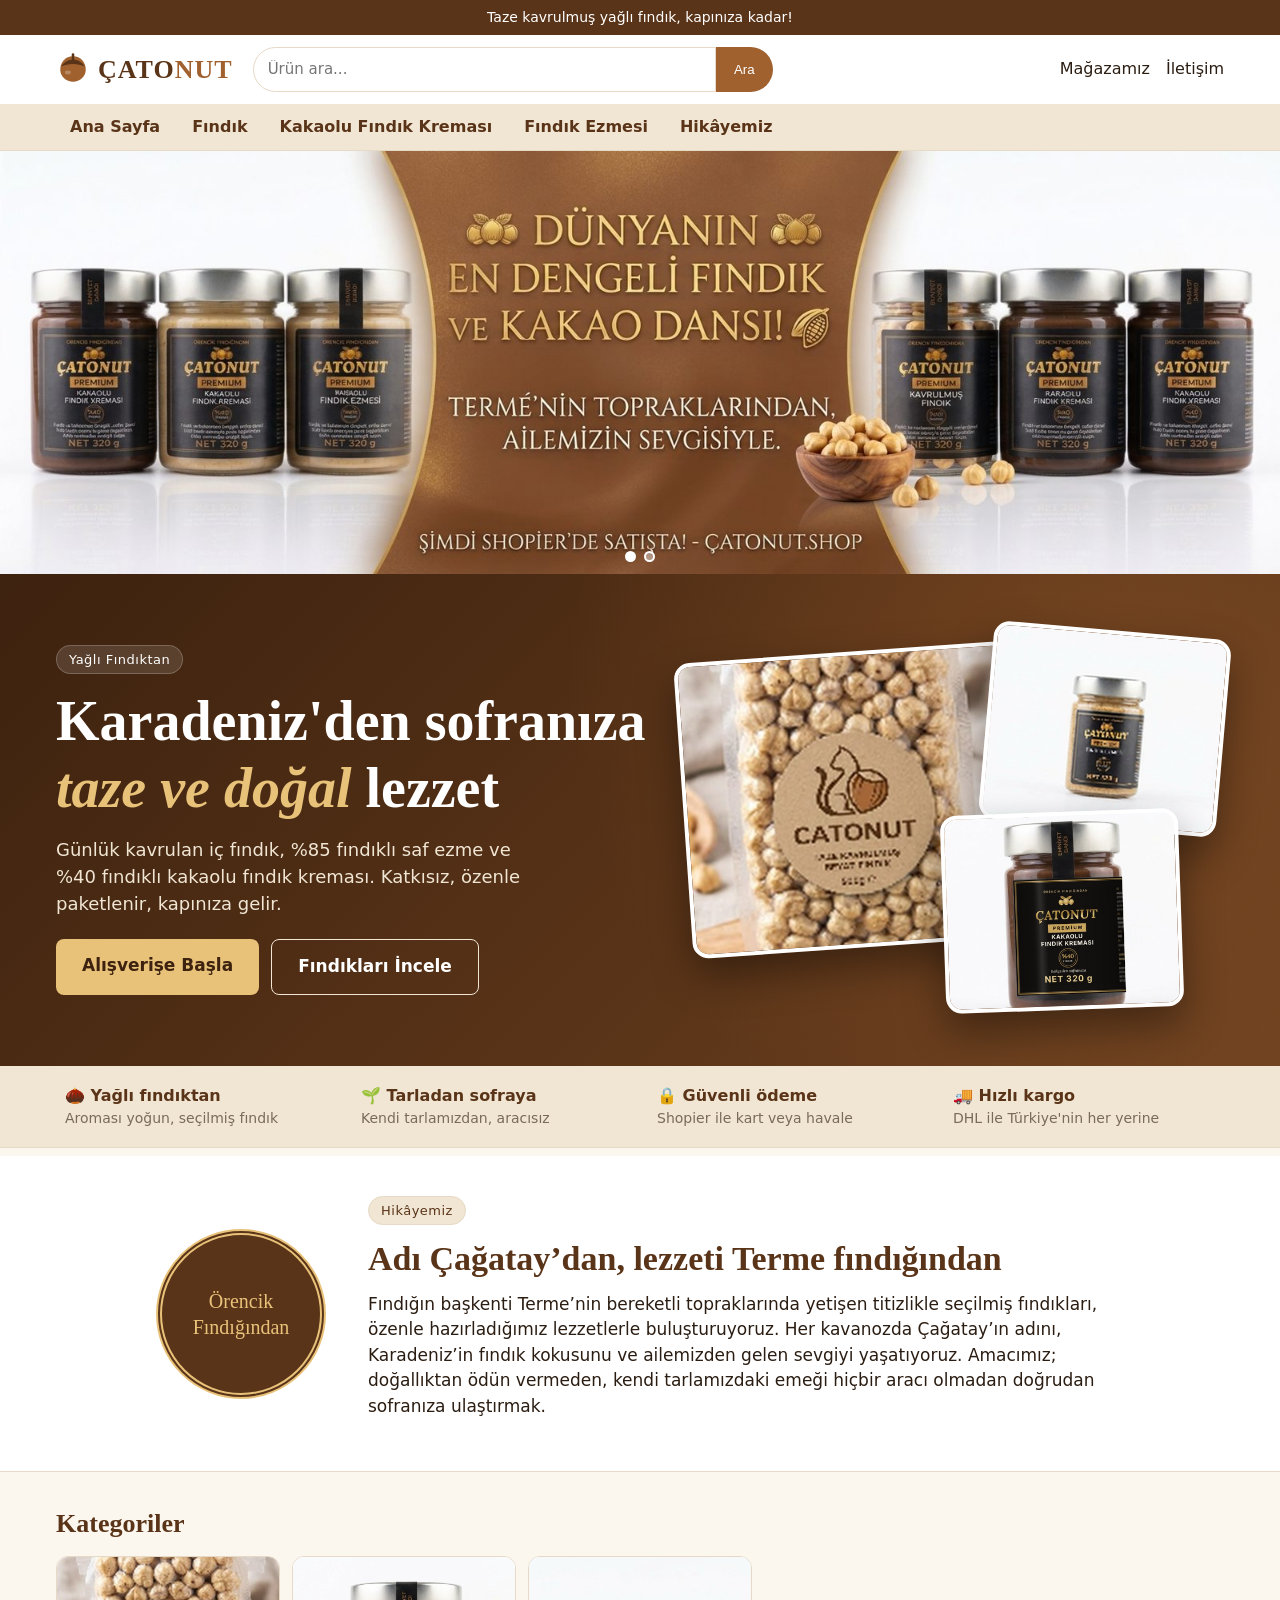
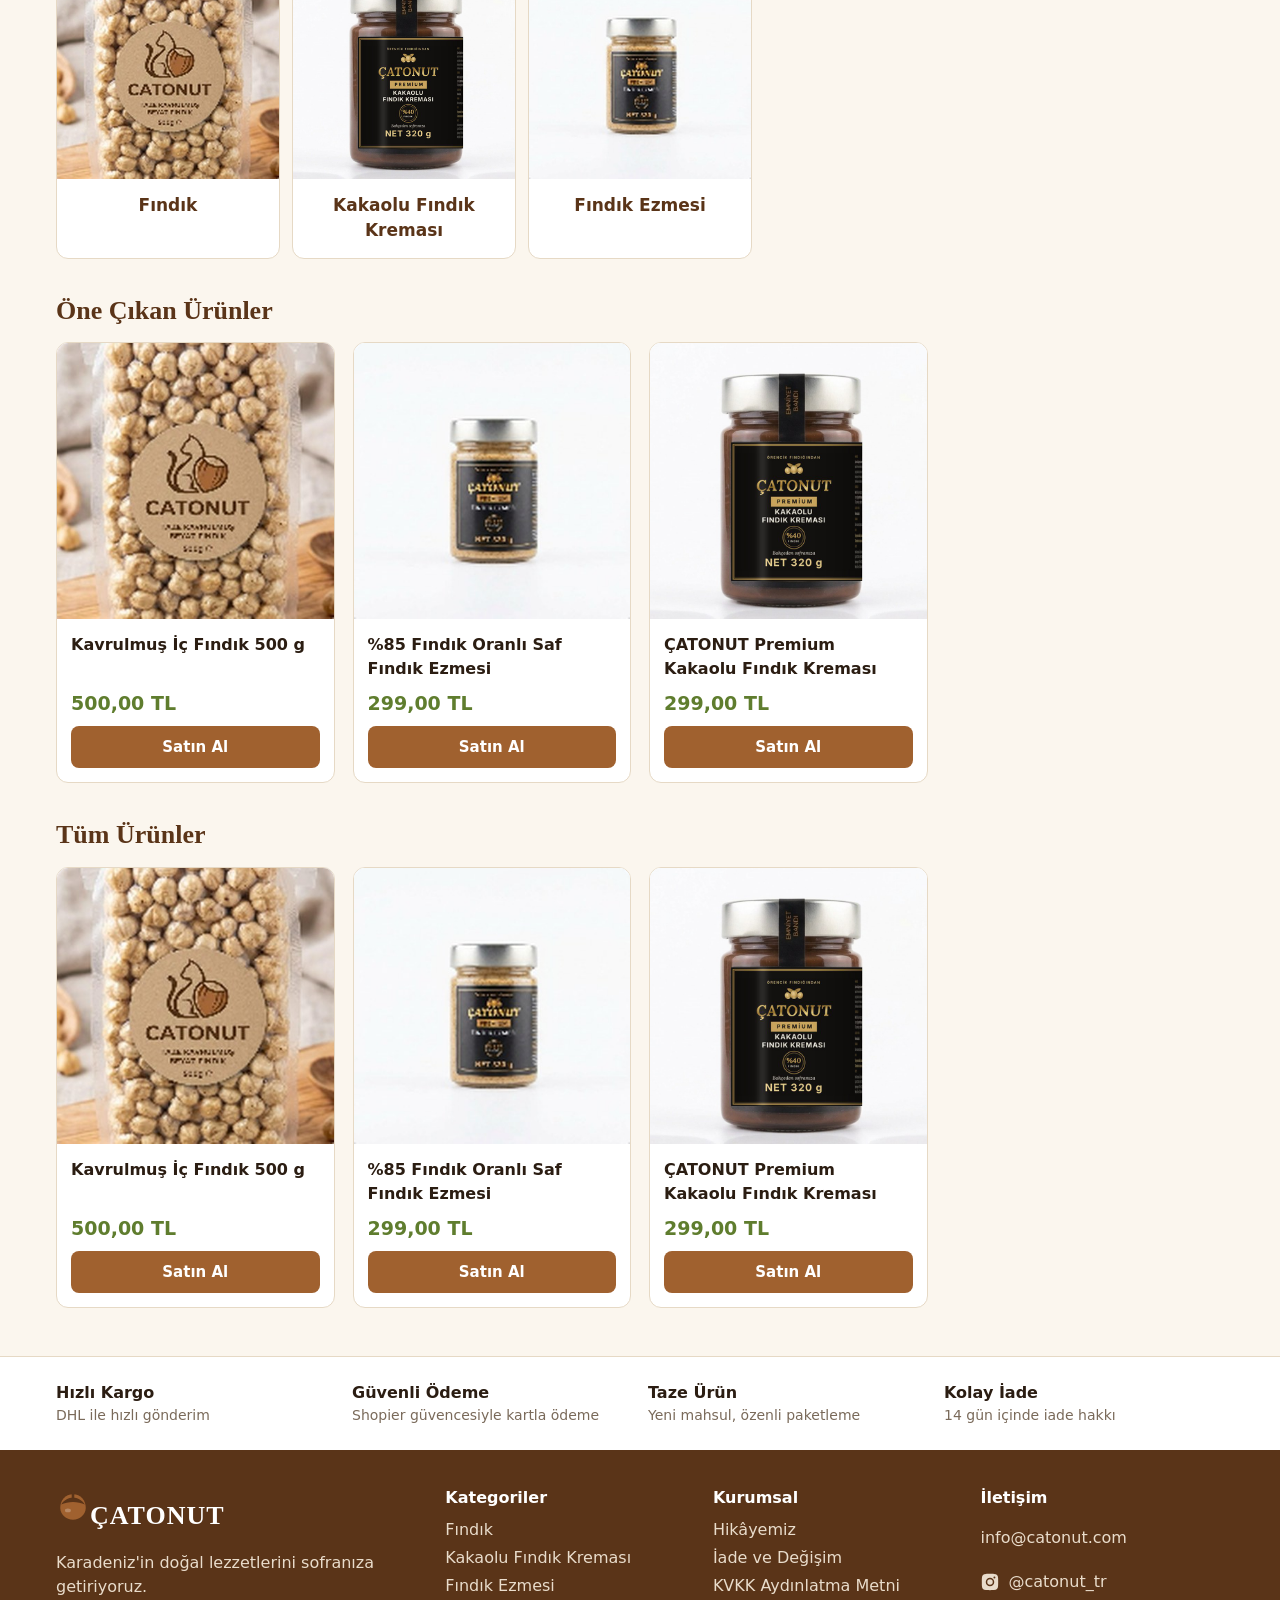
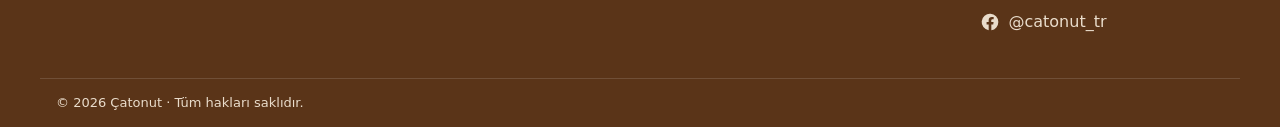
==== commit 01a3d79f: "Facebook: @catonut_tr Co-Authored-By: Claude Opus 5.5 <noreply@anthropic.com> Claude-Session: https:" ====
--- a/index.html
+++ b/index.html
@@ -6,12 +6,12 @@
 <title>Yağlı Fındık ve Fındık Ezmesi | Çatonut</title>
 <meta name="description" content="Çatonut: Yağlı fındık ve fındık ezmesi. Taze, doğal, kapınıza kadar.">
 <link rel="icon" href="data:image/svg+xml,%3Csvg xmlns='http://www.w3.org/2000/svg' viewBox='0 0 40 40'%3E%3Cpath d='M20 5c-9 0-15 7-15 16 0 8 7 14 15 14s15-6 15-14C35 12 29 5 20 5z' fill='%23a0612f'/%3E%3C/svg%3E">
-<link rel="stylesheet" href="css/style.css?v=20261105g">
+<link rel="stylesheet" href="css/style.css?v=20261105h">
 </head>
 <body data-page="ana">
 <div id="ust"></div>
 <main id="icerik"></main>
 <div id="alt"></div>
-<script src="js/app.js?v=20261105g"></script>
+<script src="js/app.js?v=20261105h"></script>
 </body>
 </html>
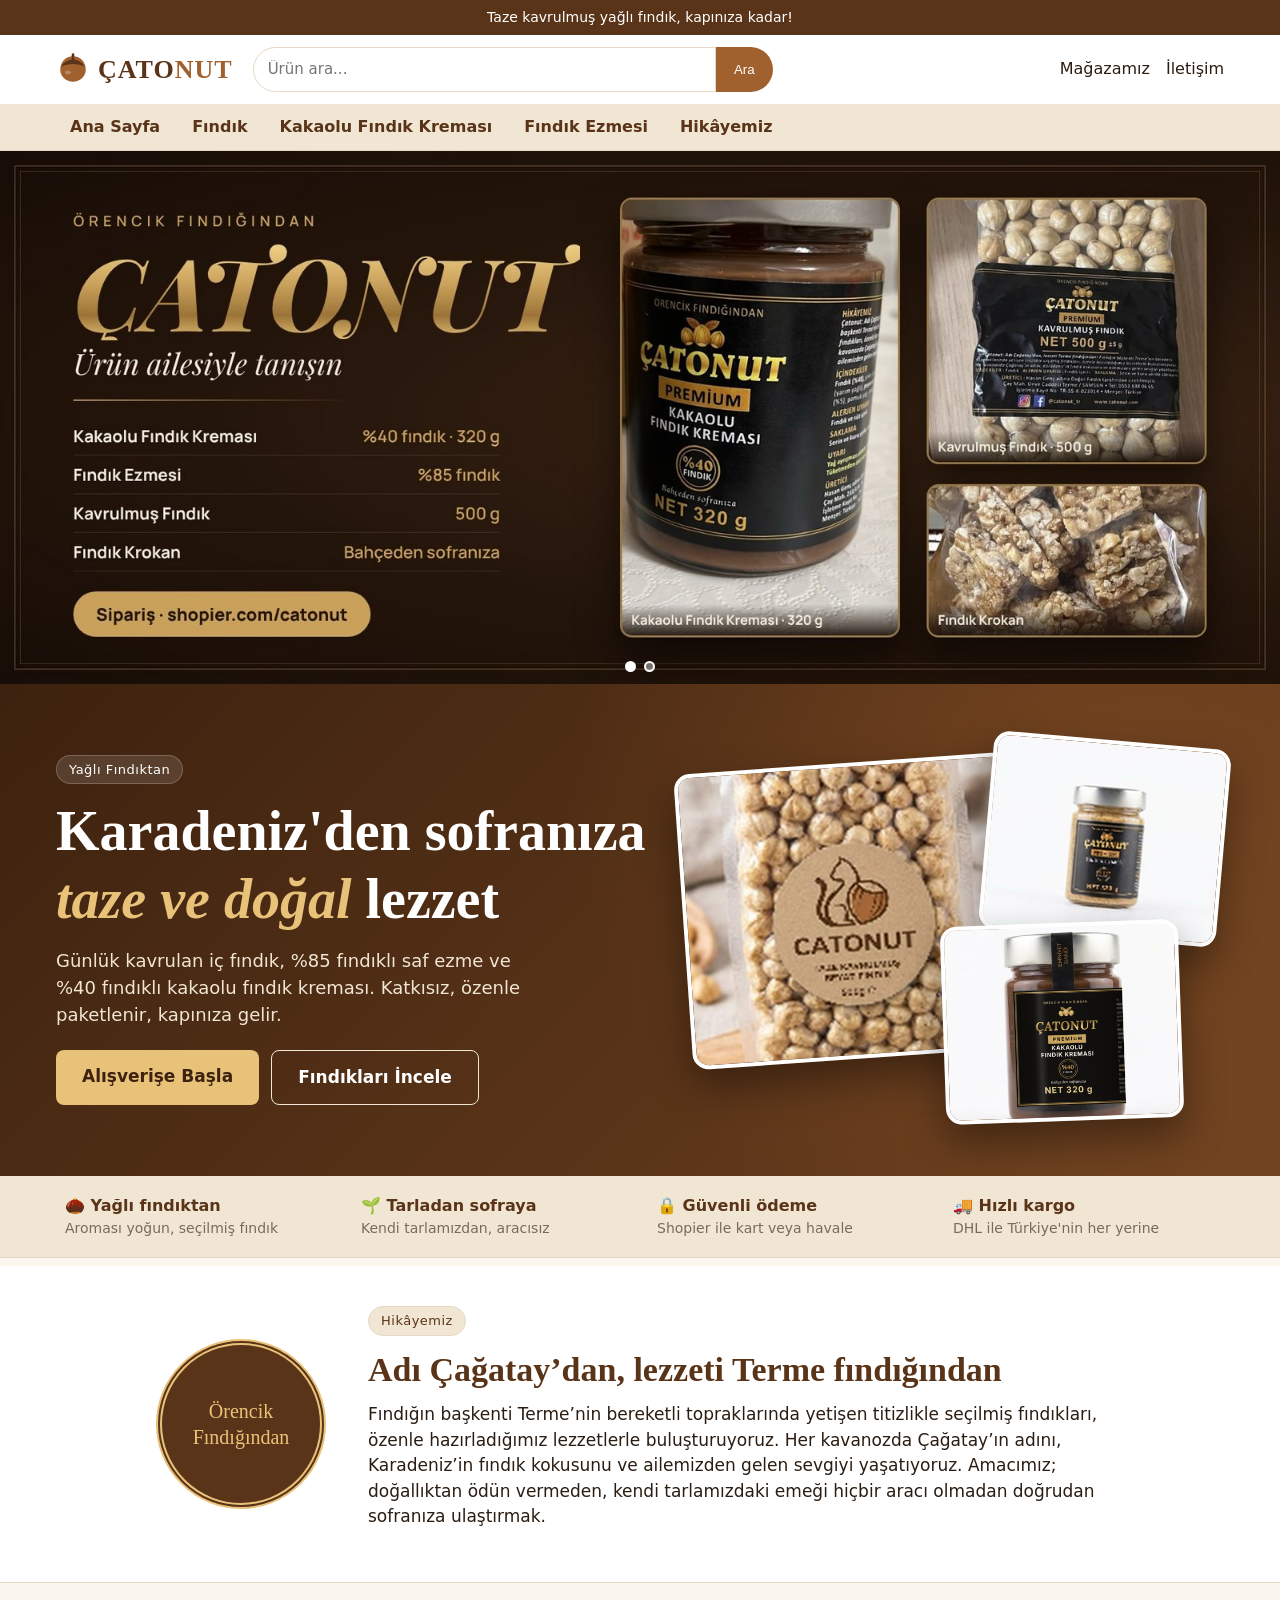
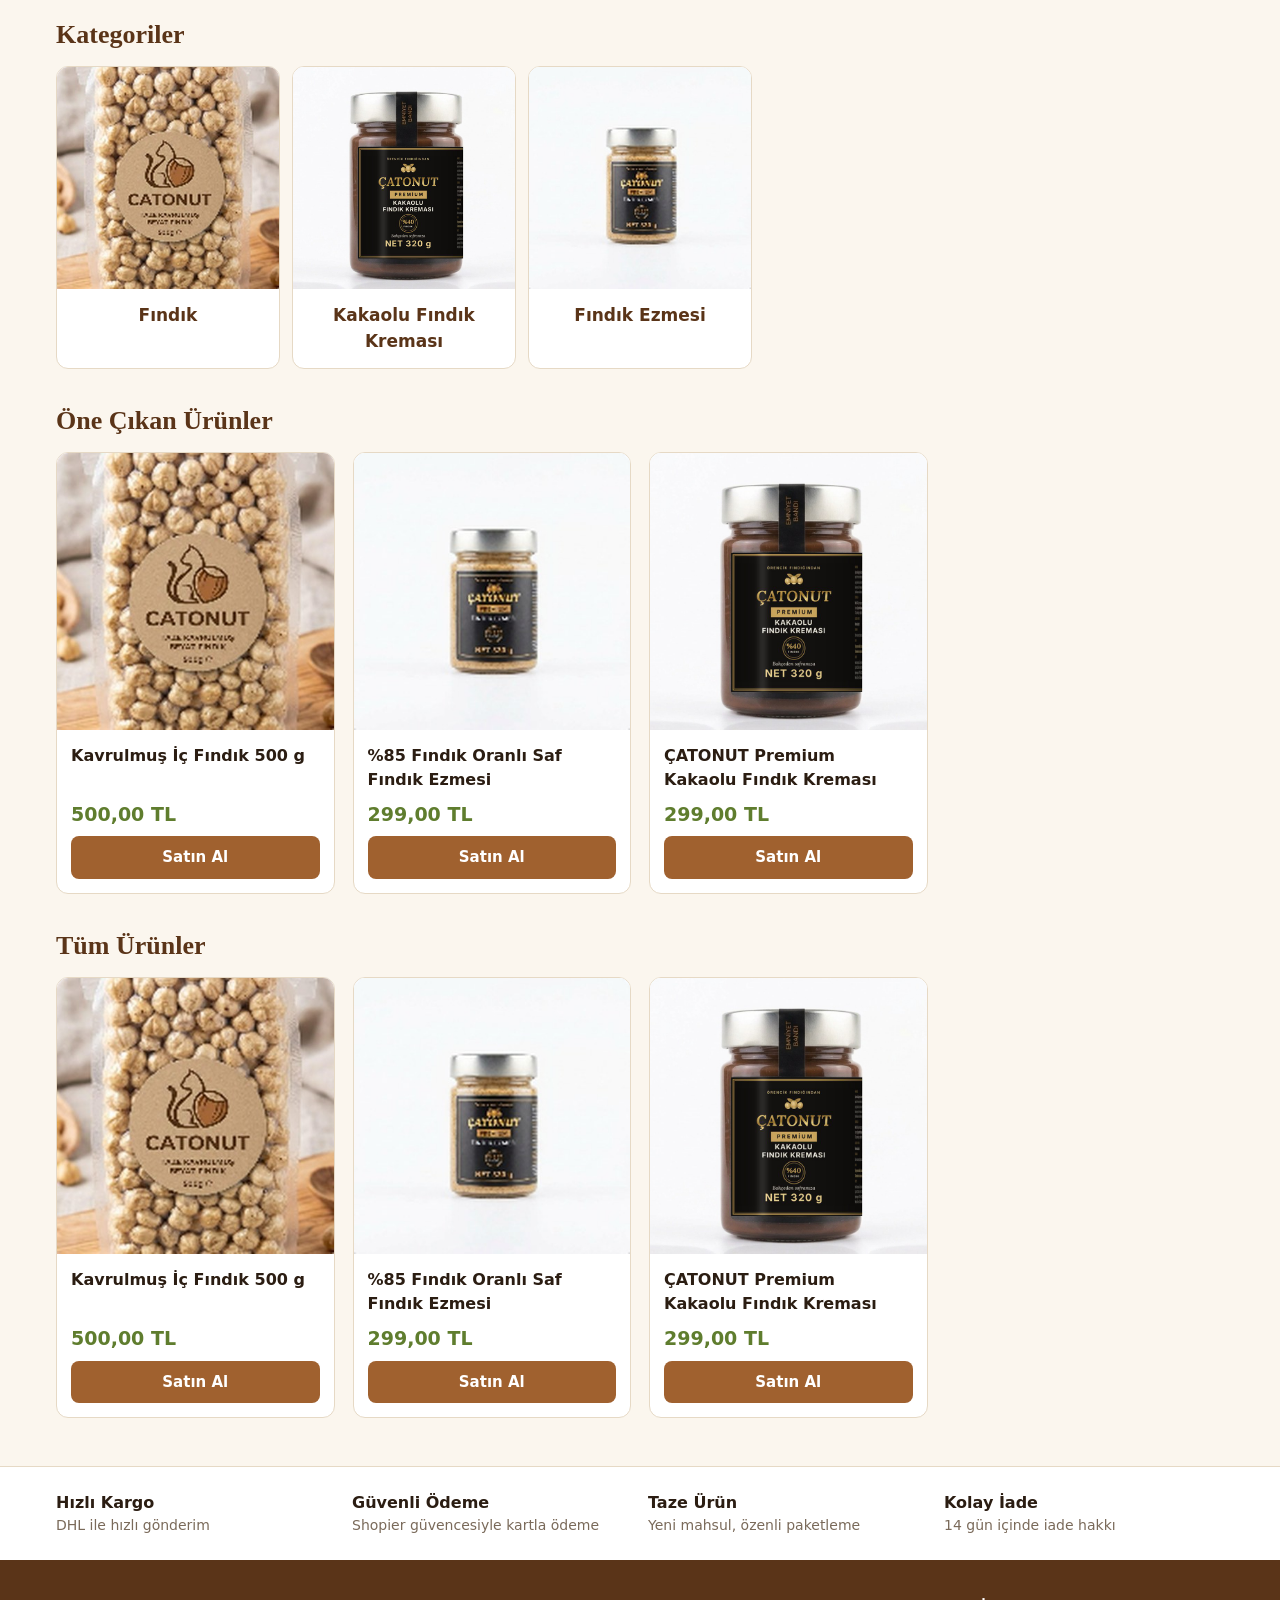
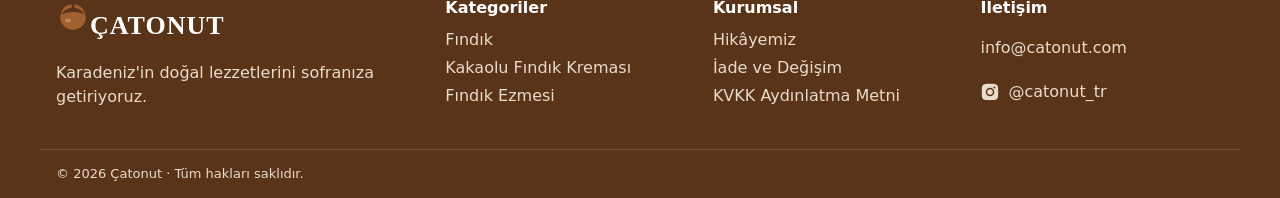
==== commit 2e380446: "Banner görselleri gerçek ürün fotoğraflarıyla yenilendi Yapay zekâ banner'larındaki bozuk yazılar (y" ====
--- a/index.html
+++ b/index.html
@@ -12,6 +12,6 @@
 <div id="ust"></div>
 <main id="icerik"></main>
 <div id="alt"></div>
-<script src="js/app.js?v=20261105h"></script>
+<script src="js/app.js?v=20261105i"></script>
 </body>
 </html>
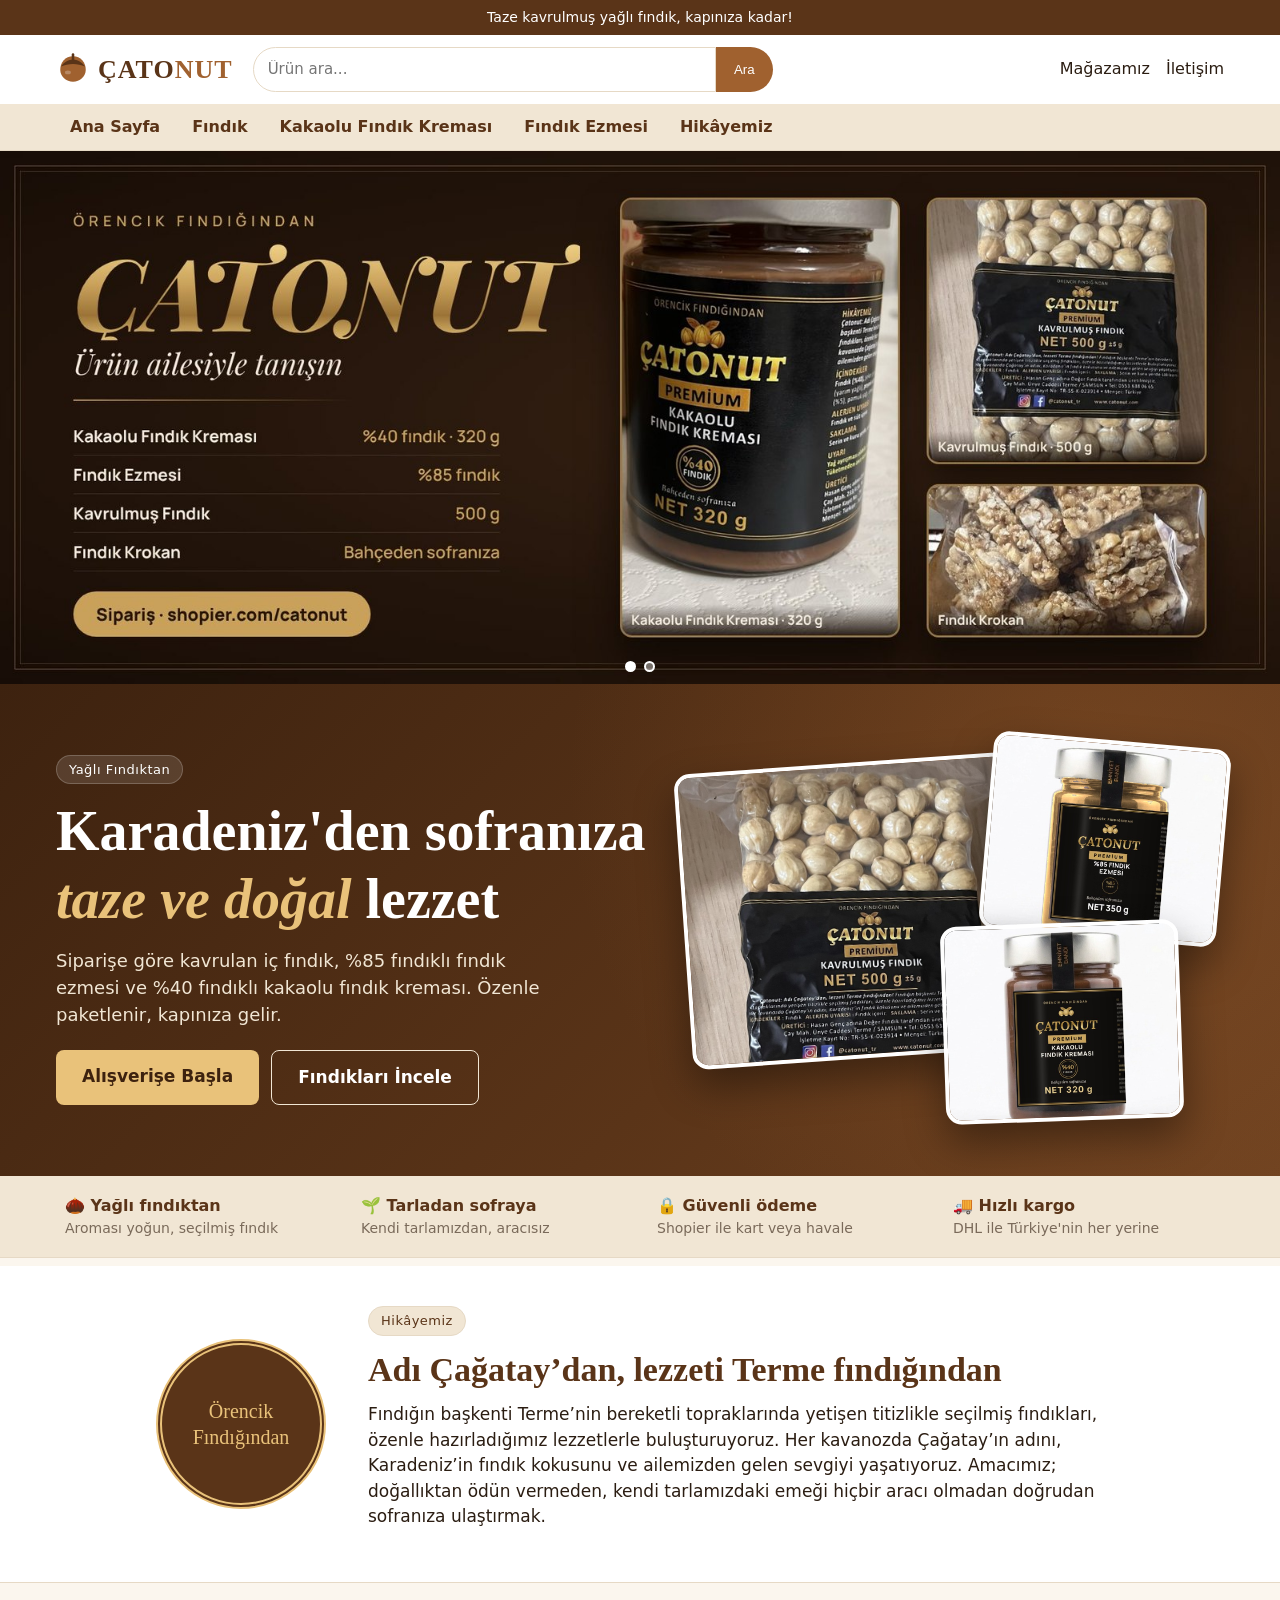
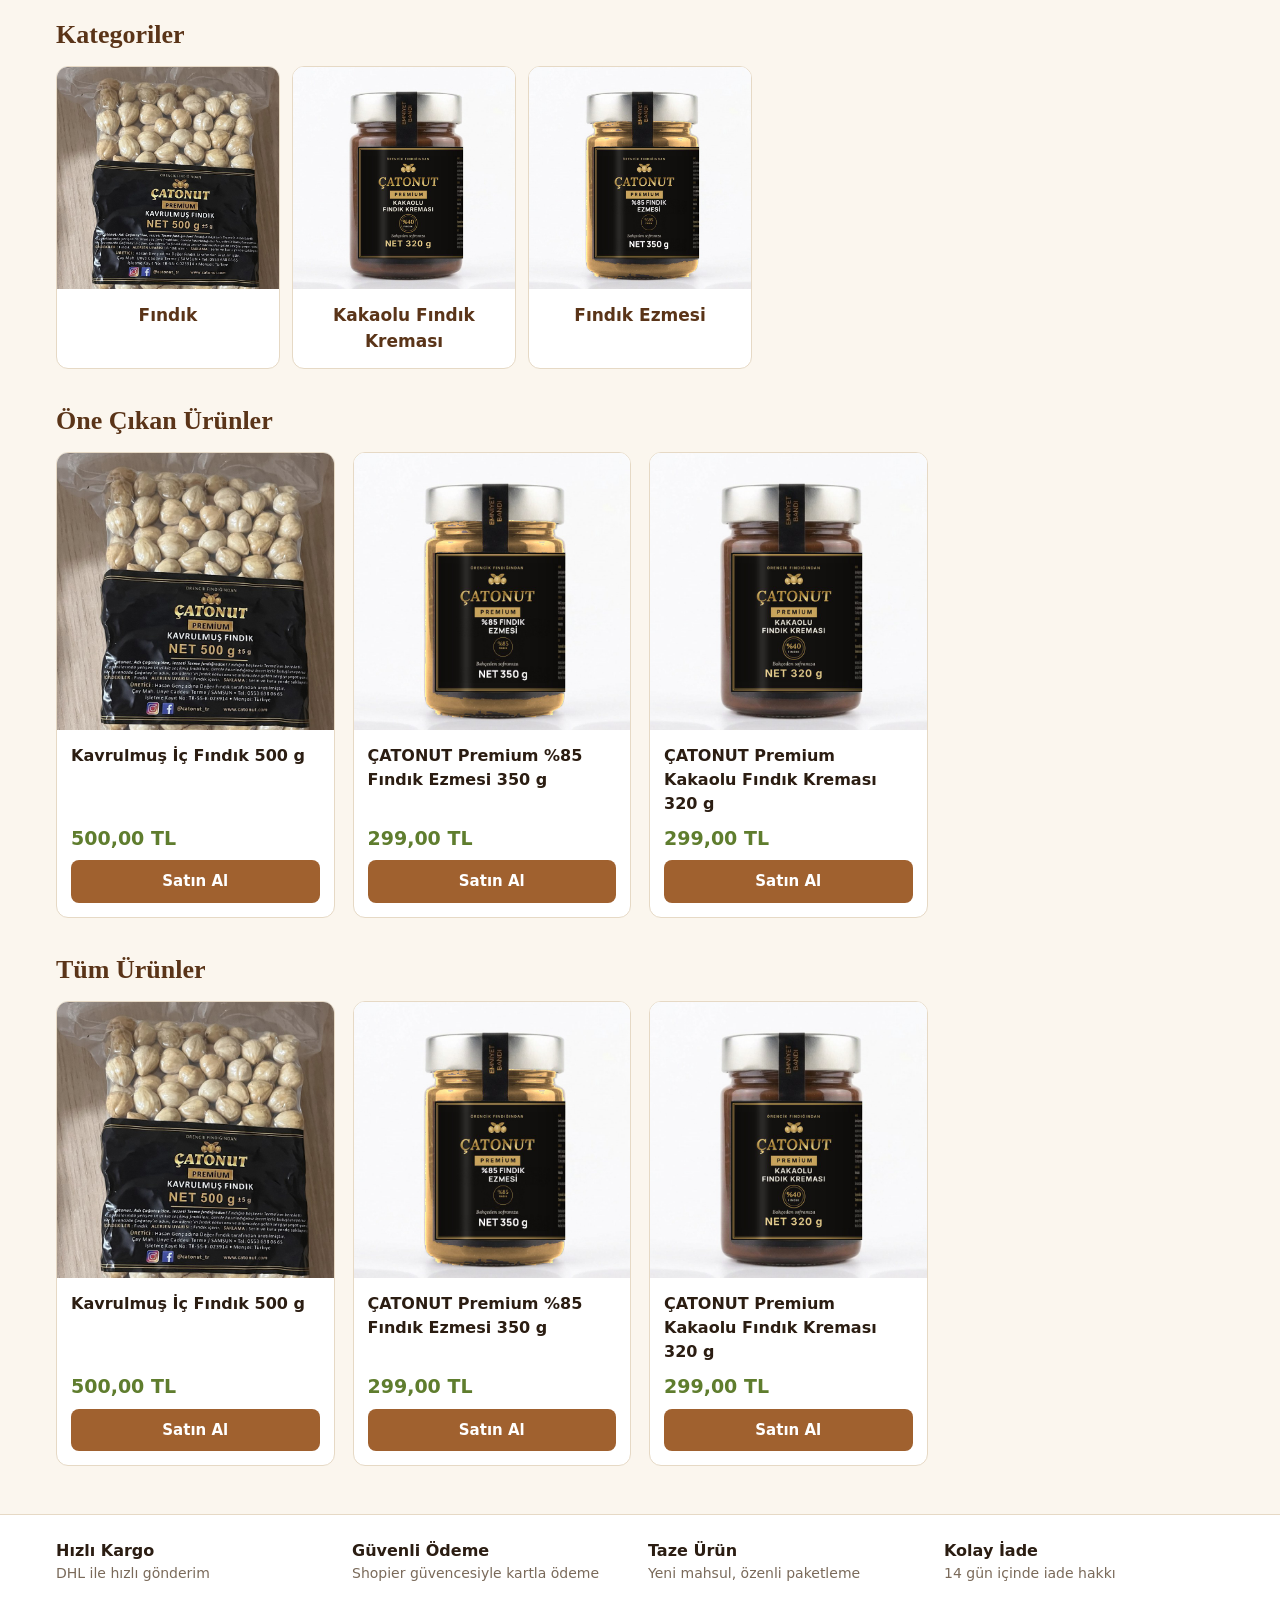
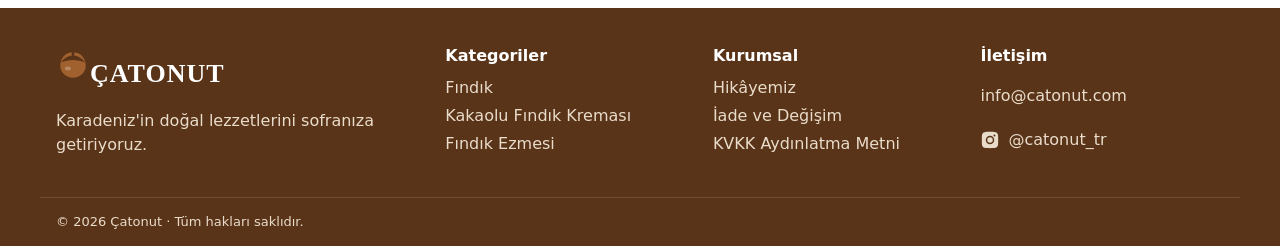
==== commit af6eca59: "Ürün görselleri ve metin düzeltmeleri - Fındık ezmesi görseli 800 px, 350 g etiketiyle yenilendi - K" ====
--- a/index.html
+++ b/index.html
@@ -12,6 +12,6 @@
 <div id="ust"></div>
 <main id="icerik"></main>
 <div id="alt"></div>
-<script src="js/app.js?v=20261105i"></script>
+<script src="js/app.js?v=20261105j"></script>
 </body>
 </html>
